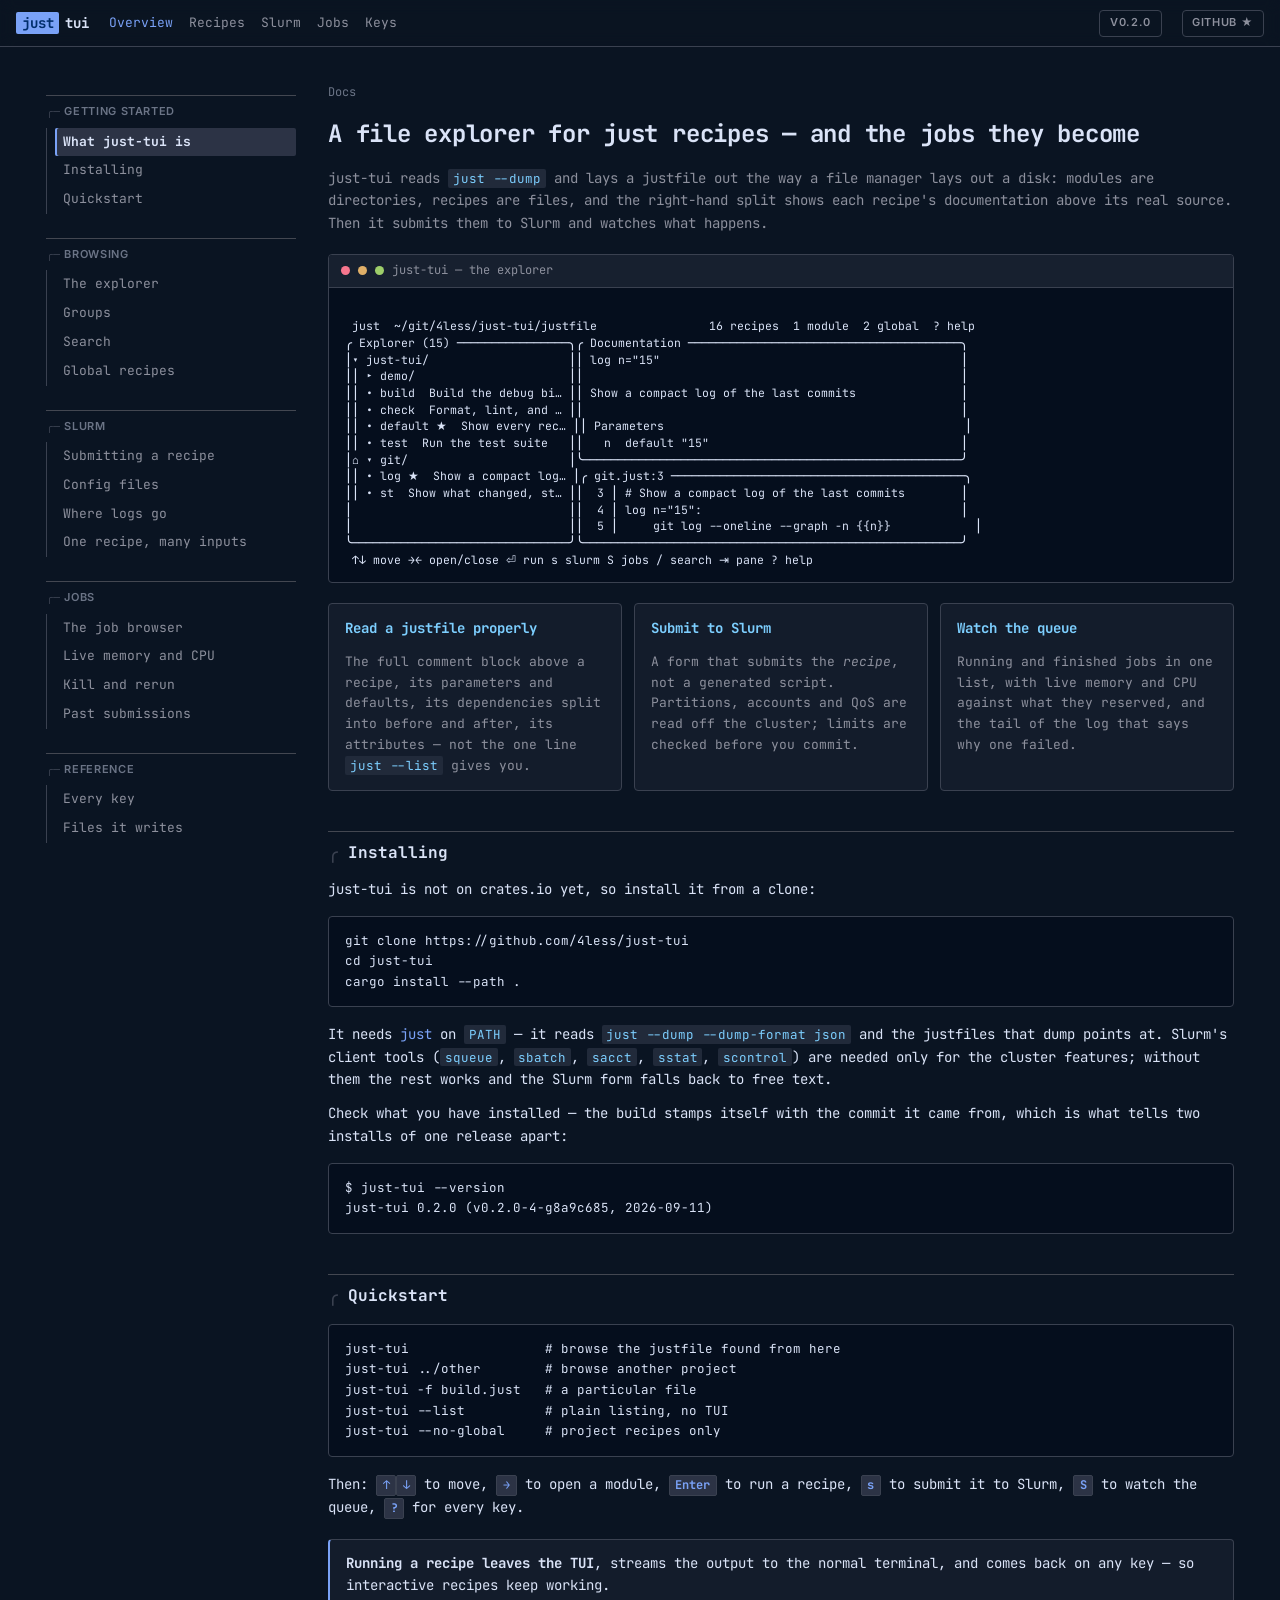
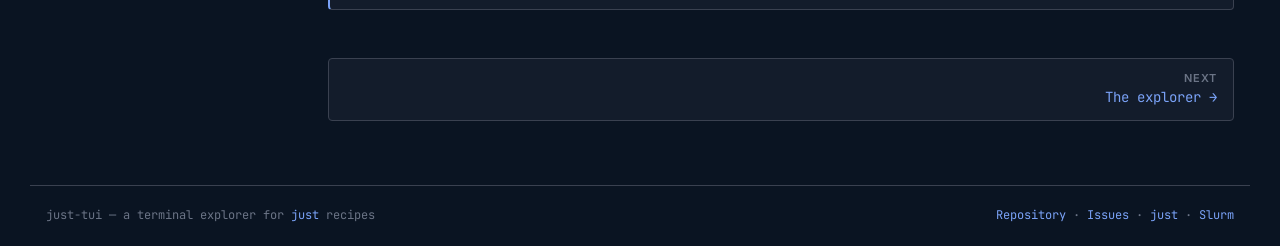
==== docs/index.html @ d1676d1a "Add the documentation site, served from docs/ on GitHub Pages Five pages — overview and install, the" ====
<!DOCTYPE html>
<html lang="en">
<head>
<meta charset="utf-8">
<meta name="viewport" content="width=device-width, initial-scale=1">
<title>Overview — just-tui</title>
<meta name="description" content="just-tui: a terminal explorer for just recipes, with first-class Slurm submission and job monitoring.">
<link rel="preconnect" href="https://fonts.googleapis.com">
<link rel="preconnect" href="https://fonts.gstatic.com" crossorigin>
<link href="https://fonts.googleapis.com/css2?family=Inter:wght@400;500;600;700&family=JetBrains+Mono:wght@400;700&display=swap" rel="stylesheet">
<link rel="stylesheet" href="style.css">
</head>
<body>
<header class="topbar">
  <a class="brand" href="index.html"><span class="just">just</span><span class="tui">tui</span></a>
  <nav class="topnav"><a href="index.html" aria-current="page">Overview</a><a href="recipes.html">Recipes</a><a href="slurm.html">Slurm</a><a href="jobs.html">Jobs</a><a href="keys.html">Keys</a></nav>
  <span class="spacer"></span>
  <span class="pill">v0.2.0</span>
  <a class="pill" href="https://github.com/4less/just-tui">GitHub ★</a>
</header>

<div class="shell">
  <aside class="sidebar"><h2>Getting started</h2>
<ul>
<li><a href="index.html" aria-current="page">What just-tui is</a></li>
<li><a href="index.html#install">Installing</a></li>
<li><a href="index.html#quickstart">Quickstart</a></li>
</ul><h2>Browsing</h2>
<ul>
<li><a href="recipes.html">The explorer</a></li>
<li><a href="recipes.html#groups">Groups</a></li>
<li><a href="recipes.html#search">Search</a></li>
<li><a href="recipes.html#global">Global recipes</a></li>
</ul><h2>Slurm</h2>
<ul>
<li><a href="slurm.html">Submitting a recipe</a></li>
<li><a href="slurm.html#config">Config files</a></li>
<li><a href="slurm.html#logs">Where logs go</a></li>
<li><a href="slurm.html#batch">One recipe, many inputs</a></li>
</ul><h2>Jobs</h2>
<ul>
<li><a href="jobs.html">The job browser</a></li>
<li><a href="jobs.html#usage">Live memory and CPU</a></li>
<li><a href="jobs.html#actions">Kill and rerun</a></li>
<li><a href="jobs.html#history">Past submissions</a></li>
</ul><h2>Reference</h2>
<ul>
<li><a href="keys.html">Every key</a></li>
<li><a href="keys.html#files">Files it writes</a></li>
</ul></aside>
  <main>
    <p class="crumbs">Docs</p>
    
<h1>A file explorer for <code>just</code> recipes — and the jobs they become</h1>

<p class="lead">just-tui reads <code>just --dump</code> and lays a justfile out the way a file
manager lays out a disk: modules are directories, recipes are files, and the right-hand split
shows each recipe's documentation above its real source. Then it submits them to Slurm and
watches what happens.</p>

<div class="term"><div class="chrome"><span class="dot" style="background:#f7768e"></span><span class="dot" style="background:#e0af68"></span><span class="dot" style="background:#9ece6a"></span><span>just-tui — the explorer</span></div><pre><code>
 just  ~/git/4less/just-tui/justfile                16 recipes  1 module  2 global  ? help
╭ Explorer (15) ────────────────╮╭ Documentation ───────────────────────────────────────╮
│▾ just-tui/                    ││ log n=&quot;15&quot;                                           │
││ ▸ demo/                      ││                                                      │
││ • build  Build the debug bi… ││ Show a compact log of the last commits               │
││ • check  Format, lint, and … ││                                                      │
││ • default ★  Show every rec… ││ Parameters                                           │
││ • test  Run the test suite   ││   n  default &quot;15&quot;                                    │
│⌂ ▾ git/                       │╰──────────────────────────────────────────────────────╯
││ • log ★  Show a compact log… │╭ git.just:3 ──────────────────────────────────────────╮
││ • st  Show what changed, st… ││  3 │ # Show a compact log of the last commits        │
│                               ││  4 │ log n=&quot;15&quot;:                                     │
│                               ││  5 │     git log --oneline --graph -n {{n}}            │
╰───────────────────────────────╯╰──────────────────────────────────────────────────────╯
 ↑↓ move →← open/close ⏎ run s slurm S jobs / search ⇥ pane ? help
</code></pre></div>

<div class="cards">
  <div class="card"><h3>Read a justfile properly</h3>
  <p>The full comment block above a recipe, its parameters and defaults, its dependencies split
  into before and after, its attributes — not the one line <code>just --list</code> gives you.</p></div>
  <div class="card"><h3>Submit to Slurm</h3>
  <p>A form that submits the <em>recipe</em>, not a generated script. Partitions, accounts and QoS
  are read off the cluster; limits are checked before you commit.</p></div>
  <div class="card"><h3>Watch the queue</h3>
  <p>Running and finished jobs in one list, with live memory and CPU against what they reserved,
  and the tail of the log that says why one failed.</p></div>
</div>

<h2 id="install">Installing</h2>

<p>just-tui is not on crates.io yet, so install it from a clone:</p>

<pre><code>git clone https://github.com/4less/just-tui
cd just-tui
cargo install --path .</code></pre>

<p>It needs <a href="https://github.com/casey/just">just</a> on <code>PATH</code> — it reads
<code>just --dump --dump-format json</code> and the justfiles that dump points at. Slurm's
client tools (<code>squeue</code>, <code>sbatch</code>, <code>sacct</code>, <code>sstat</code>,
<code>scontrol</code>) are needed only for the cluster features; without them the rest works and
the Slurm form falls back to free text.</p>

<p>Check what you have installed — the build stamps itself with the commit it came from, which
is what tells two installs of one release apart:</p>

<pre><code>$ just-tui --version
just-tui 0.2.0 (v0.2.0-4-g8a9c685, 2026-09-11)</code></pre>

<h2 id="quickstart">Quickstart</h2>

<pre><code>just-tui                 # browse the justfile found from here
just-tui ../other        # browse another project
just-tui -f build.just   # a particular file
just-tui --list          # plain listing, no TUI
just-tui --no-global     # project recipes only</code></pre>

<p>Then: <kbd>↑</kbd><kbd>↓</kbd> to move, <kbd>→</kbd> to open a module, <kbd>Enter</kbd> to run
a recipe, <kbd>s</kbd> to submit it to Slurm, <kbd>S</kbd> to watch the queue, <kbd>?</kbd> for
every key.</p>

<div class="note">
<strong>Running a recipe leaves the TUI</strong>, streams the output to the normal terminal, and
comes back on any key — so interactive recipes keep working.
</div>

    <nav class="pager"><a class="next" href="recipes.html"><span>Next</span>The explorer →</a></nav>
  </main>
</div>

<footer>
  <span>just-tui — a terminal explorer for <a href="https://github.com/casey/just">just</a> recipes</span>
  <span><a href="https://github.com/4less/just-tui">Repository</a> · <a href="https://github.com/4less/just-tui/issues">Issues</a> · <a href="https://github.com/casey/just">just</a> · <a href="https://slurm.schedmd.com/">Slurm</a></span>
</footer>
</body>
</html>
---- docs/style.css ----
/* just-tui documentation — "Obsidian Cyber-Terminal".
   Hand-written rather than pulled from a CDN: the site is static, and a
   runtime stylesheet would flash unstyled text on every page load. */

:root {
  --canvas: #0a1422;
  --surface: #131c2b;
  --surface-high: #17202f;
  --surface-highest: #212a3a;
  --selection: #2c3345;
  --outline: #3a4150;
  --outline-soft: #434751;

  --fg: #dae3f7;
  --fg-dim: #8d909d;
  --fg-faint: #6b7486;

  --primary: #7aa2f7;
  --sky: #7dcfff;
  --recipe: #9ece6a;
  --amber: #e0af68;
  --lavender: #bb9af7;
  --gold: #ffc777;
  --coral: #f7768e;

  --mono: "JetBrains Mono", ui-monospace, SFMono-Regular, Menlo, monospace;
  --sans: Inter, ui-sans-serif, system-ui, sans-serif;

  --radius: 0.25rem;
  --gutter: 1rem;
}

* { box-sizing: border-box; }

html { scroll-behavior: smooth; scroll-padding-top: 5rem; }

body {
  margin: 0;
  background: var(--canvas);
  color: var(--fg);
  font: 400 14px/1.6 var(--mono);
  -webkit-font-smoothing: antialiased;
}

a { color: var(--primary); text-decoration: none; }
a:hover { text-decoration: underline; }

code, kbd, pre { font-family: var(--mono); }

/* ------------------------------------------------------------------ chrome */

.topbar {
  position: sticky;
  top: 0;
  z-index: 20;
  display: flex;
  align-items: center;
  gap: 1.25rem;
  padding: 0.6rem var(--gutter);
  background: rgba(10, 20, 34, 0.9);
  backdrop-filter: blur(8px);
  border-bottom: 1px solid var(--outline);
}

.brand { display: flex; align-items: center; gap: 0.35rem; font-weight: 700; }
.brand .just {
  background: var(--primary);
  color: #002e6b;
  padding: 0 0.35rem;
  border-radius: 2px;
}
.brand .tui { color: var(--fg); }

.topnav { display: flex; gap: 1rem; flex-wrap: wrap; }
.topnav a { color: var(--fg-dim); font-size: 13px; }
.topnav a:hover, .topnav a[aria-current] { color: var(--primary); text-decoration: none; }

.topbar .spacer { flex: 1; }

.pill {
  font: 600 11px/1.4 var(--sans);
  letter-spacing: 0.06em;
  text-transform: uppercase;
  padding: 0.3rem 0.6rem;
  border: 1px solid var(--outline);
  border-radius: var(--radius);
  color: var(--fg-dim);
  white-space: nowrap;
}

/* ------------------------------------------------------------------ layout */

.shell {
  display: grid;
  grid-template-columns: 250px minmax(0, 1fr);
  gap: 2rem;
  max-width: 1220px;
  margin: 0 auto;
  padding: 1.5rem var(--gutter) 4rem;
}

.sidebar { position: sticky; top: 4rem; align-self: start; max-height: calc(100vh - 5rem); overflow-y: auto; }
.sidebar h2 {
  font: 600 11px/1.4 var(--sans);
  letter-spacing: 0.06em;
  text-transform: uppercase;
  color: var(--fg-faint);
  margin: 1.5rem 0 0.5rem;
}
.sidebar h2::before { content: "╭─ "; color: var(--outline); }
.sidebar ul { list-style: none; margin: 0; padding: 0 0 0 0.5rem; border-left: 1px solid var(--outline); }
.sidebar li { margin: 0; }
.sidebar a { display: block; padding: 0.25rem 0.5rem; color: var(--fg-dim); font-size: 13px; border-radius: 2px; }
.sidebar a:hover { background: var(--surface); color: var(--fg); text-decoration: none; }
.sidebar a[aria-current] {
  background: var(--selection);
  color: var(--fg);
  font-weight: 700;
  box-shadow: inset 2px 0 0 var(--primary);
}

main { min-width: 0; }

.crumbs { color: var(--fg-faint); font-size: 12px; margin-bottom: 1rem; }
.crumbs a { color: var(--fg-dim); }

h1 { font-size: 24px; line-height: 1.35; letter-spacing: -0.01em; margin: 0 0 1rem; }
h2 {
  font-size: 16px;
  margin: 2.5rem 0 0.75rem;
  padding-top: 0.5rem;
  border-top: 1px solid var(--outline-soft);
}
h2::before { content: "╭ "; color: var(--outline); font-weight: 400; }
h3 { font-size: 14px; margin: 1.5rem 0 0.5rem; color: var(--sky); }

p { margin: 0.75rem 0; color: var(--fg); }
p.lead { color: var(--fg-dim); }

ul.prose, ol.prose { padding-left: 1.25rem; margin: 0.75rem 0; }
ul.prose li, ol.prose li { margin: 0.35rem 0; }

/* ---------------------------------------------------------------- elements */

pre {
  background: #050e1d;
  border: 1px solid var(--outline);
  border-radius: var(--radius);
  padding: 0.85rem 1rem;
  overflow-x: auto;
  font-size: 12.5px;
  line-height: 1.65;
  margin: 1rem 0;
}
pre code { color: var(--fg); }

p code, li code, td code {
  background: var(--surface-highest);
  border-radius: 2px;
  padding: 0.05rem 0.3rem;
  font-size: 12.5px;
  color: var(--sky);
}

kbd {
  display: inline-block;
  background: var(--selection);
  color: var(--primary);
  border: 1px solid var(--outline);
  border-radius: 2px;
  padding: 0 0.35rem;
  font-size: 12px;
  font-weight: 700;
  white-space: nowrap;
}

table { width: 100%; border-collapse: collapse; margin: 1rem 0; font-size: 13px; }
th, td { text-align: left; padding: 0.5rem 0.75rem; border-bottom: 1px solid var(--outline-soft); vertical-align: top; }
th {
  font: 600 11px/1.4 var(--sans);
  letter-spacing: 0.06em;
  text-transform: uppercase;
  color: var(--fg-faint);
  background: var(--surface);
}
tbody tr:hover { background: var(--surface); }
td:first-child { white-space: nowrap; }

.note {
  border: 1px solid var(--outline);
  border-left: 2px solid var(--primary);
  background: var(--surface);
  border-radius: var(--radius);
  padding: 0.75rem 1rem;
  margin: 1.25rem 0;
}
.note.warn { border-left-color: var(--amber); }
.note.snag { border-left-color: var(--coral); }
.note strong { color: var(--fg); }

.state {
  font: 600 11px/1.4 var(--sans);
  letter-spacing: 0.06em;
  padding: 0.1rem 0.4rem;
  border-radius: 2px;
}
.state.run { background: rgba(158, 206, 106, 0.15); color: var(--recipe); border: 1px solid rgba(158, 206, 106, 0.3); }
.state.pend { background: rgba(224, 175, 104, 0.15); color: var(--amber); border: 1px solid rgba(224, 175, 104, 0.3); }
.state.fail { background: rgba(247, 118, 142, 0.15); color: var(--coral); border: 1px solid rgba(247, 118, 142, 0.3); }

.cards { display: grid; grid-template-columns: repeat(auto-fit, minmax(240px, 1fr)); gap: 0.75rem; margin: 1.25rem 0; }
.card {
  background: var(--surface);
  border: 1px solid var(--outline);
  border-radius: var(--radius);
  padding: 0.85rem 1rem;
}
.card h3 { margin-top: 0; }
.card p { margin-bottom: 0; color: var(--fg-dim); font-size: 13px; }

/* A terminal frame, for the screenshots this tool renders of itself. */
.term {
  background: #050e1d;
  border: 1px solid var(--outline);
  border-radius: var(--radius);
  margin: 1.25rem 0;
  overflow: hidden;
}
.term .chrome {
  display: flex;
  align-items: center;
  gap: 0.5rem;
  padding: 0.4rem 0.75rem;
  background: var(--surface-high);
  border-bottom: 1px solid var(--outline);
  font-size: 12px;
  color: var(--fg-dim);
}
.term .dot { width: 9px; height: 9px; border-radius: 50%; }
.term pre { border: 0; margin: 0; border-radius: 0; background: transparent; font-size: 11.5px; line-height: 1.45; }

.pager { display: flex; gap: 0.75rem; margin-top: 3rem; }
.pager a {
  flex: 1;
  border: 1px solid var(--outline);
  border-radius: var(--radius);
  padding: 0.75rem 1rem;
  background: var(--surface);
}
.pager a:hover { border-color: var(--primary); text-decoration: none; }
.pager span { display: block; font: 600 11px/1.4 var(--sans); letter-spacing: 0.06em; text-transform: uppercase; color: var(--fg-faint); }
.pager .next { text-align: right; }

footer {
  border-top: 1px solid var(--outline);
  padding: 1.25rem var(--gutter);
  color: var(--fg-faint);
  font-size: 12px;
  display: flex;
  flex-wrap: wrap;
  gap: 1rem;
  justify-content: space-between;
  max-width: 1220px;
  margin: 0 auto;
}

@media (max-width: 900px) {
  .shell { grid-template-columns: 1fr; }
  .sidebar { position: static; max-height: none; }
  .topnav { display: none; }
}
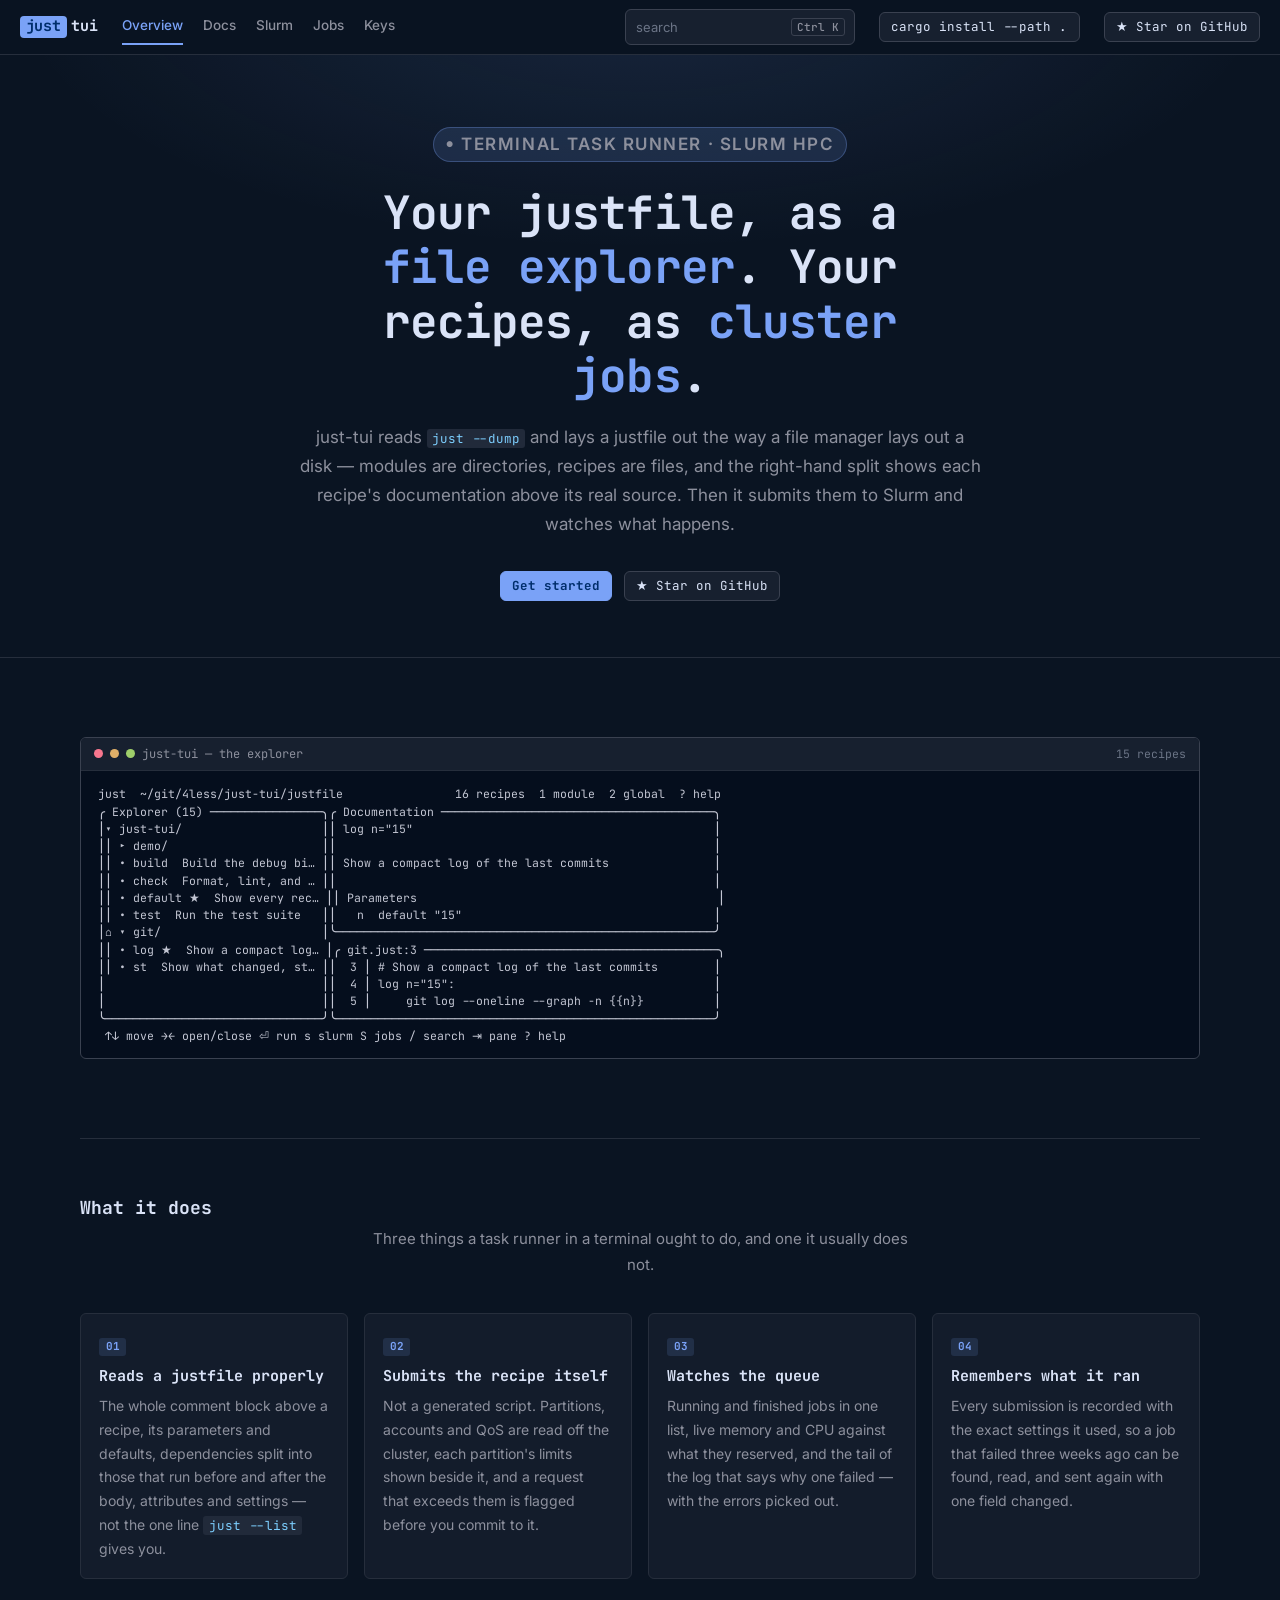
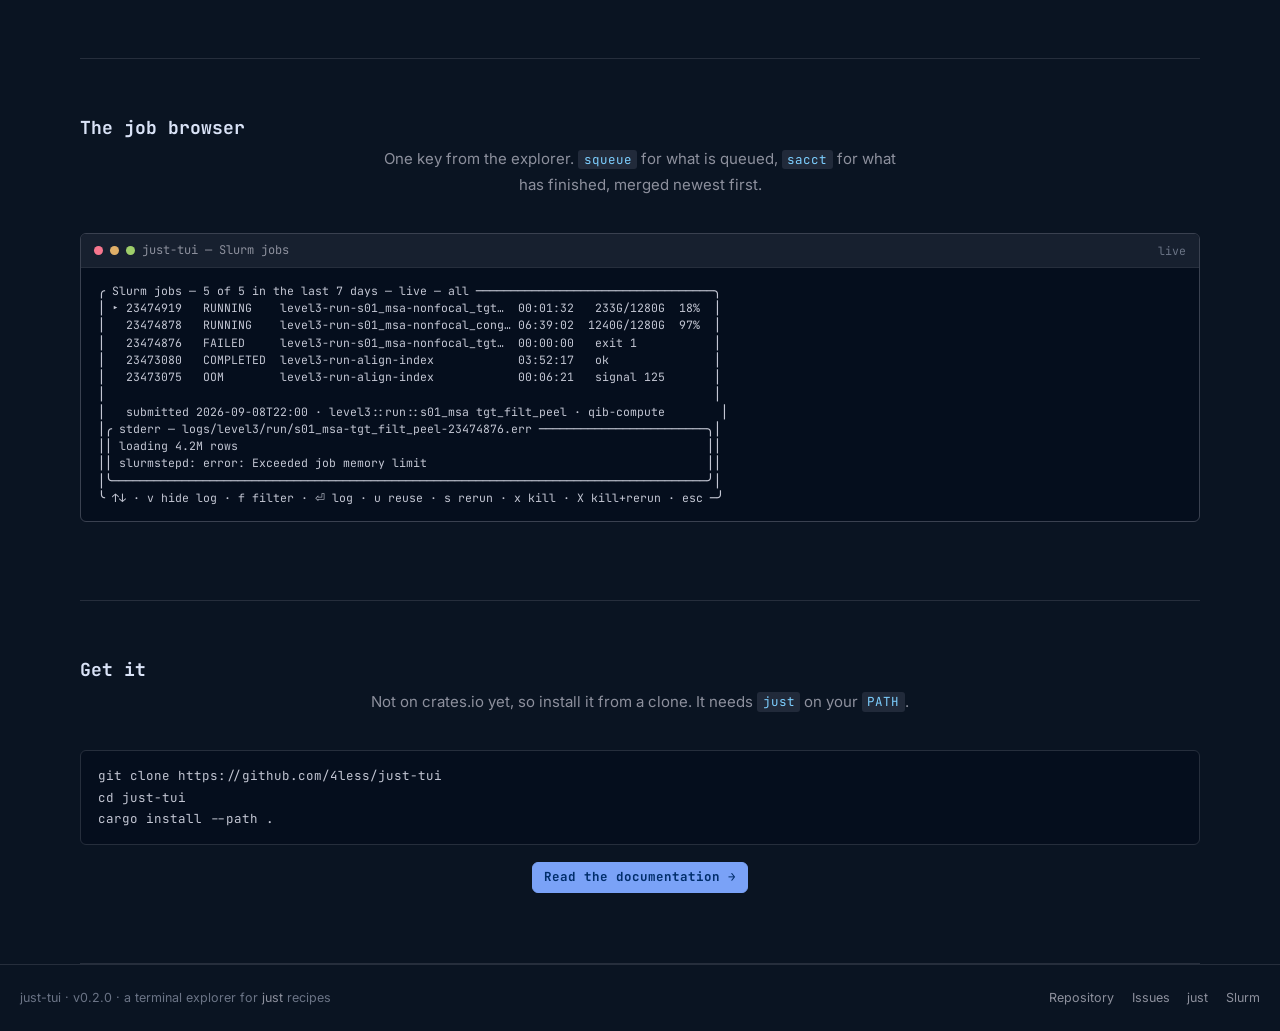
==== commit 15c85ac0: "Rebuild the site: a landing page, and prose that is not monospaced The first pass diverged from the " ====
--- a/docs/index.html
+++ b/docs/index.html
@@ -3,8 +3,8 @@
 <head>
 <meta charset="utf-8">
 <meta name="viewport" content="width=device-width, initial-scale=1">
-<title>Overview — just-tui</title>
-<meta name="description" content="just-tui: a terminal explorer for just recipes, with first-class Slurm submission and job monitoring.">
+<title>just-tui — a terminal explorer for just recipes, with Slurm</title>
+<meta name="description" content="just-tui lays a justfile out like a file explorer, submits recipes to Slurm, and watches the jobs that result.">
 <link rel="preconnect" href="https://fonts.googleapis.com">
 <link rel="preconnect" href="https://fonts.gstatic.com" crossorigin>
 <link href="https://fonts.googleapis.com/css2?family=Inter:wght@400;500;600;700&family=JetBrains+Mono:wght@400;700&display=swap" rel="stylesheet">
@@ -13,53 +13,30 @@
 <body>
 <header class="topbar">
   <a class="brand" href="index.html"><span class="just">just</span><span class="tui">tui</span></a>
-  <nav class="topnav"><a href="index.html" aria-current="page">Overview</a><a href="recipes.html">Recipes</a><a href="slurm.html">Slurm</a><a href="jobs.html">Jobs</a><a href="keys.html">Keys</a></nav>
+  <nav class="topnav"><a href="index.html" aria-current="page">Overview</a><a href="docs.html">Docs</a><a href="slurm.html">Slurm</a><a href="jobs.html">Jobs</a><a href="keys.html">Keys</a></nav>
   <span class="spacer"></span>
-  <span class="pill">v0.2.0</span>
-  <a class="pill" href="https://github.com/4less/just-tui">GitHub ★</a>
+  <span class="searchbox">search<span class="k">Ctrl K</span></span>
+  <a class="btn" href="docs.html#install">cargo install --path .</a>
+  <a class="btn" href="https://github.com/4less/just-tui">★ Star on GitHub</a>
 </header>
 
-<div class="shell">
-  <aside class="sidebar"><h2>Getting started</h2>
-<ul>
-<li><a href="index.html" aria-current="page">What just-tui is</a></li>
-<li><a href="index.html#install">Installing</a></li>
-<li><a href="index.html#quickstart">Quickstart</a></li>
-</ul><h2>Browsing</h2>
-<ul>
-<li><a href="recipes.html">The explorer</a></li>
-<li><a href="recipes.html#groups">Groups</a></li>
-<li><a href="recipes.html#search">Search</a></li>
-<li><a href="recipes.html#global">Global recipes</a></li>
-</ul><h2>Slurm</h2>
-<ul>
-<li><a href="slurm.html">Submitting a recipe</a></li>
-<li><a href="slurm.html#config">Config files</a></li>
-<li><a href="slurm.html#logs">Where logs go</a></li>
-<li><a href="slurm.html#batch">One recipe, many inputs</a></li>
-</ul><h2>Jobs</h2>
-<ul>
-<li><a href="jobs.html">The job browser</a></li>
-<li><a href="jobs.html#usage">Live memory and CPU</a></li>
-<li><a href="jobs.html#actions">Kill and rerun</a></li>
-<li><a href="jobs.html#history">Past submissions</a></li>
-</ul><h2>Reference</h2>
-<ul>
-<li><a href="keys.html">Every key</a></li>
-<li><a href="keys.html#files">Files it writes</a></li>
-</ul></aside>
-  <main>
-    <p class="crumbs">Docs</p>
-    
-<h1>A file explorer for <code>just</code> recipes — and the jobs they become</h1>
+<section class="hero">
+  <p class="badge">Terminal task runner · Slurm HPC</p>
+  <h1>Your justfile, as a <em>file explorer</em>. Your recipes, as <em>cluster jobs</em>.</h1>
+  <p>just-tui reads <code>just --dump</code> and lays a justfile out the way a file manager lays
+  out a disk — modules are directories, recipes are files, and the right-hand split shows each
+  recipe's documentation above its real source. Then it submits them to Slurm and watches what
+  happens.</p>
+  <div class="actions">
+    <a class="btn solid" href="docs.html#install">Get started</a>
+    <a class="btn" href="https://github.com/4less/just-tui">★ Star on GitHub</a>
+  </div>
+</section>
 
-<p class="lead">just-tui reads <code>just --dump</code> and lays a justfile out the way a file
-manager lays out a disk: modules are directories, recipes are files, and the right-hand split
-shows each recipe's documentation above its real source. Then it submits them to Slurm and
-watches what happens.</p>
+<div class="wrap">
 
-<div class="term"><div class="chrome"><span class="dot" style="background:#f7768e"></span><span class="dot" style="background:#e0af68"></span><span class="dot" style="background:#9ece6a"></span><span>just-tui — the explorer</span></div><pre><code>
- just  ~/git/4less/just-tui/justfile                16 recipes  1 module  2 global  ? help
+<section class="section">
+  <div class="term"><div class="chrome"><span class="dot" style="background:#f7768e"></span><span class="dot" style="background:#e0af68"></span><span class="dot" style="background:#9ece6a"></span><span>just-tui — the explorer</span><span class="right">15 recipes</span></div><pre><code>just  ~/git/4less/just-tui/justfile                16 recipes  1 module  2 global  ? help
 ╭ Explorer (15) ────────────────╮╭ Documentation ───────────────────────────────────────╮
 │▾ just-tui/                    ││ log n=&quot;15&quot;                                           │
 ││ ▸ demo/                      ││                                                      │
@@ -71,67 +48,67 @@
 ││ • log ★  Show a compact log… │╭ git.just:3 ──────────────────────────────────────────╮
 ││ • st  Show what changed, st… ││  3 │ # Show a compact log of the last commits        │
 │                               ││  4 │ log n=&quot;15&quot;:                                     │
-│                               ││  5 │     git log --oneline --graph -n {{n}}            │
+│                               ││  5 │     git log --oneline --graph -n {{n}}          │
 ╰───────────────────────────────╯╰──────────────────────────────────────────────────────╯
- ↑↓ move →← open/close ⏎ run s slurm S jobs / search ⇥ pane ? help
-</code></pre></div>
+ ↑↓ move →← open/close ⏎ run s slurm S jobs / search ⇥ pane ? help</code></pre></div>
+</section>
 
-<div class="cards">
-  <div class="card"><h3>Read a justfile properly</h3>
-  <p>The full comment block above a recipe, its parameters and defaults, its dependencies split
-  into before and after, its attributes — not the one line <code>just --list</code> gives you.</p></div>
-  <div class="card"><h3>Submit to Slurm</h3>
-  <p>A form that submits the <em>recipe</em>, not a generated script. Partitions, accounts and QoS
-  are read off the cluster; limits are checked before you commit.</p></div>
-  <div class="card"><h3>Watch the queue</h3>
-  <p>Running and finished jobs in one list, with live memory and CPU against what they reserved,
-  and the tail of the log that says why one failed.</p></div>
+<section class="section">
+  <h2>What it does</h2>
+  <p class="sub">Three things a task runner in a terminal ought to do, and one it usually
+  does not.</p>
+  <div class="cards">
+    <div class="card"><span class="num">01</span><h3>Reads a justfile properly</h3>
+    <p>The whole comment block above a recipe, its parameters and defaults, dependencies split
+    into those that run before and after the body, attributes and settings — not the one line
+    <code>just --list</code> gives you.</p></div>
+    <div class="card"><span class="num">02</span><h3>Submits the recipe itself</h3>
+    <p>Not a generated script. Partitions, accounts and QoS are read off the cluster, each
+    partition's limits shown beside it, and a request that exceeds them is flagged before you
+    commit to it.</p></div>
+    <div class="card"><span class="num">03</span><h3>Watches the queue</h3>
+    <p>Running and finished jobs in one list, live memory and CPU against what they reserved, and
+    the tail of the log that says why one failed — with the errors picked out.</p></div>
+    <div class="card"><span class="num">04</span><h3>Remembers what it ran</h3>
+    <p>Every submission is recorded with the exact settings it used, so a job that failed three
+    weeks ago can be found, read, and sent again with one field changed.</p></div>
+  </div>
+</section>
+
+<section class="section">
+  <h2>The job browser</h2>
+  <p class="sub">One key from the explorer. <code>squeue</code> for what is queued,
+  <code>sacct</code> for what has finished, merged newest first.</p>
+  <div class="term"><div class="chrome"><span class="dot" style="background:#f7768e"></span><span class="dot" style="background:#e0af68"></span><span class="dot" style="background:#9ece6a"></span><span>just-tui — Slurm jobs</span><span class="right">live</span></div><pre><code>╭ Slurm jobs — 5 of 5 in the last 7 days — live — all ──────────────────────────────────╮
+│ ▸ 23474919   RUNNING    level3-run-s01_msa-nonfocal_tgt…  00:01:32   233G/1280G  18%  │
+│   23474878   RUNNING    level3-run-s01_msa-nonfocal_cong… 06:39:02  1240G/1280G  97%  │
+│   23474876   FAILED     level3-run-s01_msa-nonfocal_tgt…  00:00:00   exit 1           │
+│   23473080   COMPLETED  level3-run-align-index            03:52:17   ok               │
+│   23473075   OOM        level3-run-align-index            00:06:21   signal 125       │
+│                                                                                       │
+│   submitted 2026-09-08T22:00 · level3::run::s01_msa tgt_filt_peel · qib-compute        │
+│╭ stderr — logs/level3/run/s01_msa-tgt_filt_peel-23474876.err ────────────────────────╮│
+││ loading 4.2M rows                                                                   ││
+││ slurmstepd: error: Exceeded job memory limit                                        ││
+│╰─────────────────────────────────────────────────────────────────────────────────────╯│
+╰ ↑↓ · v hide log · f filter · ⏎ log · u reuse · s rerun · x kill · X kill+rerun · esc ─╯</code></pre></div>
+</section>
+
+<section class="section">
+  <h2>Get it</h2>
+  <p class="sub">Not on crates.io yet, so install it from a clone. It needs
+  <code>just</code> on your <code>PATH</code>.</p>
+  <pre><code>git clone https://github.com/4less/just-tui
+cd just-tui
+cargo install --path .</code></pre>
+  <p style="text-align:center"><a class="btn solid" href="docs.html">Read the documentation →</a></p>
+</section>
+
 </div>
 
-<h2 id="install">Installing</h2>
-
-<p>just-tui is not on crates.io yet, so install it from a clone:</p>
-
-<pre><code>git clone https://github.com/4less/just-tui
-cd just-tui
-cargo install --path .</code></pre>
-
-<p>It needs <a href="https://github.com/casey/just">just</a> on <code>PATH</code> — it reads
-<code>just --dump --dump-format json</code> and the justfiles that dump points at. Slurm's
-client tools (<code>squeue</code>, <code>sbatch</code>, <code>sacct</code>, <code>sstat</code>,
-<code>scontrol</code>) are needed only for the cluster features; without them the rest works and
-the Slurm form falls back to free text.</p>
-
-<p>Check what you have installed — the build stamps itself with the commit it came from, which
-is what tells two installs of one release apart:</p>
-
-<pre><code>$ just-tui --version
-just-tui 0.2.0 (v0.2.0-4-g8a9c685, 2026-09-11)</code></pre>
-
-<h2 id="quickstart">Quickstart</h2>
-
-<pre><code>just-tui                 # browse the justfile found from here
-just-tui ../other        # browse another project
-just-tui -f build.just   # a particular file
-just-tui --list          # plain listing, no TUI
-just-tui --no-global     # project recipes only</code></pre>
-
-<p>Then: <kbd>↑</kbd><kbd>↓</kbd> to move, <kbd>→</kbd> to open a module, <kbd>Enter</kbd> to run
-a recipe, <kbd>s</kbd> to submit it to Slurm, <kbd>S</kbd> to watch the queue, <kbd>?</kbd> for
-every key.</p>
-
-<div class="note">
-<strong>Running a recipe leaves the TUI</strong>, streams the output to the normal terminal, and
-comes back on any key — so interactive recipes keep working.
-</div>
-
-    <nav class="pager"><a class="next" href="recipes.html"><span>Next</span>The explorer →</a></nav>
-  </main>
-</div>
-
-<footer>
-  <span>just-tui — a terminal explorer for <a href="https://github.com/casey/just">just</a> recipes</span>
-  <span><a href="https://github.com/4less/just-tui">Repository</a> · <a href="https://github.com/4less/just-tui/issues">Issues</a> · <a href="https://github.com/casey/just">just</a> · <a href="https://slurm.schedmd.com/">Slurm</a></span>
-</footer>
+<footer><div class="inner">
+  <span>just-tui · v0.2.0 · a terminal explorer for <a href="https://github.com/casey/just">just</a> recipes</span>
+  <span class="links"><a href="https://github.com/4less/just-tui">Repository</a><a href="https://github.com/4less/just-tui/issues">Issues</a><a href="https://github.com/casey/just">just</a><a href="https://slurm.schedmd.com/">Slurm</a></span>
+</div></footer>
 </body>
 </html>
--- a/docs/style.css
+++ b/docs/style.css
@@ -1,6 +1,10 @@
 /* just-tui documentation — "Obsidian Cyber-Terminal".
-   Hand-written rather than pulled from a CDN: the site is static, and a
-   runtime stylesheet would flash unstyled text on every page load. */
+   Written out rather than pulled from a CDN: the site is static, and a
+   runtime stylesheet would flash unstyled text on every page load.
+
+   Monospace carries the technical layer — headings, code, terminals, key
+   badges, tabular figures. Prose is set in Inter, because a paragraph of
+   JetBrains Mono is a wall. */
 
 :root {
   --canvas: #0a1422;
@@ -9,13 +13,15 @@
   --surface-highest: #212a3a;
   --selection: #2c3345;
   --outline: #3a4150;
-  --outline-soft: #434751;
+  --outline-soft: #262e3c;
 
   --fg: #dae3f7;
+  --fg-body: #c3c6d3;
   --fg-dim: #8d909d;
   --fg-faint: #6b7486;
 
   --primary: #7aa2f7;
+  --primary-soft: rgba(122, 162, 247, 0.14);
   --sky: #7dcfff;
   --recipe: #9ece6a;
   --amber: #e0af68;
@@ -24,248 +30,328 @@
   --coral: #f7768e;
 
   --mono: "JetBrains Mono", ui-monospace, SFMono-Regular, Menlo, monospace;
-  --sans: Inter, ui-sans-serif, system-ui, sans-serif;
-
-  --radius: 0.25rem;
-  --gutter: 1rem;
+  --sans: Inter, ui-sans-serif, system-ui, -apple-system, sans-serif;
+
+  --r: 6px;
+  --r-sm: 4px;
 }
 
 * { box-sizing: border-box; }
-
-html { scroll-behavior: smooth; scroll-padding-top: 5rem; }
+html { scroll-behavior: smooth; scroll-padding-top: 6rem; }
 
 body {
   margin: 0;
   background: var(--canvas);
-  color: var(--fg);
-  font: 400 14px/1.6 var(--mono);
+  color: var(--fg-body);
+  font: 400 15px/1.7 var(--sans);
   -webkit-font-smoothing: antialiased;
 }
 
 a { color: var(--primary); text-decoration: none; }
 a:hover { text-decoration: underline; }
-
-code, kbd, pre { font-family: var(--mono); }
-
-/* ------------------------------------------------------------------ chrome */
+code, kbd, pre, .mono { font-family: var(--mono); }
+
+/* ============================================================== top bar === */
 
 .topbar {
-  position: sticky;
-  top: 0;
-  z-index: 20;
-  display: flex;
-  align-items: center;
-  gap: 1.25rem;
-  padding: 0.6rem var(--gutter);
-  background: rgba(10, 20, 34, 0.9);
-  backdrop-filter: blur(8px);
-  border-bottom: 1px solid var(--outline);
-}
-
-.brand { display: flex; align-items: center; gap: 0.35rem; font-weight: 700; }
-.brand .just {
-  background: var(--primary);
-  color: #002e6b;
-  padding: 0 0.35rem;
-  border-radius: 2px;
-}
+  position: sticky; top: 0; z-index: 30;
+  display: flex; align-items: center; gap: 1.5rem;
+  padding: 0.55rem 1.25rem;
+  background: rgba(10, 20, 34, 0.92);
+  backdrop-filter: blur(10px);
+  border-bottom: 1px solid var(--outline-soft);
+}
+
+.brand {
+  display: flex; align-items: center; gap: 0.3rem;
+  font: 700 15px/1 var(--mono); letter-spacing: -0.01em;
+}
+.brand:hover { text-decoration: none; }
+.brand .just { background: var(--primary); color: #002e6b; padding: 0.2rem 0.35rem; border-radius: var(--r-sm); }
 .brand .tui { color: var(--fg); }
 
-.topnav { display: flex; gap: 1rem; flex-wrap: wrap; }
-.topnav a { color: var(--fg-dim); font-size: 13px; }
-.topnav a:hover, .topnav a[aria-current] { color: var(--primary); text-decoration: none; }
+.topnav { display: flex; gap: 1.25rem; }
+.topnav a { color: var(--fg-dim); font-size: 13.5px; font-weight: 500; padding: 0.35rem 0; }
+.topnav a:hover { color: var(--fg); text-decoration: none; }
+.topnav a[aria-current] { color: var(--primary); border-bottom: 2px solid var(--primary); }
 
 .topbar .spacer { flex: 1; }
 
-.pill {
-  font: 600 11px/1.4 var(--sans);
-  letter-spacing: 0.06em;
-  text-transform: uppercase;
-  padding: 0.3rem 0.6rem;
-  border: 1px solid var(--outline);
-  border-radius: var(--radius);
-  color: var(--fg-dim);
+.searchbox {
+  display: flex; align-items: center; gap: 0.5rem;
+  min-width: 230px; padding: 0.35rem 0.6rem;
+  background: var(--surface-high);
+  border: 1px solid var(--outline); border-radius: var(--r);
+  color: var(--fg-faint); font-size: 13px;
+}
+.searchbox .k {
+  margin-left: auto; padding: 0 0.3rem;
+  border: 1px solid var(--outline); border-radius: 3px;
+  font: 500 11px/1.5 var(--mono); color: var(--fg-dim);
+}
+
+.btn {
+  display: inline-flex; align-items: center; gap: 0.4rem;
+  padding: 0.38rem 0.7rem;
+  background: var(--surface-high);
+  border: 1px solid var(--outline); border-radius: var(--r);
+  color: var(--fg); font: 400 12.5px/1.3 var(--mono);
   white-space: nowrap;
 }
-
-/* ------------------------------------------------------------------ layout */
+.btn:hover { border-color: var(--primary); color: var(--primary); text-decoration: none; }
+.btn.solid { background: var(--primary); border-color: var(--primary); color: #002e6b; font-weight: 700; }
+.btn.solid:hover { background: #9bb8ff; border-color: #9bb8ff; color: #002e6b; }
+
+/* ================================================================ landing == */
+
+.hero {
+  border-bottom: 1px solid var(--outline-soft);
+  background:
+    radial-gradient(900px 380px at 50% -12%, rgba(122, 162, 247, 0.13), transparent 70%),
+    var(--canvas);
+  padding: 4.5rem 1.25rem 3.5rem;
+  text-align: center;
+}
+.hero .badge { margin: 0 auto 1.5rem; }
+.hero h1 {
+  font: 700 clamp(28px, 4.6vw, 46px)/1.18 var(--mono);
+  letter-spacing: -0.02em; color: var(--fg);
+  margin: 0 auto 1.25rem; max-width: 20ch;
+}
+.hero h1 em { font-style: normal; color: var(--primary); }
+.hero p {
+  max-width: 62ch; margin: 0 auto 2rem;
+  font-size: 17px; color: var(--fg-dim);
+}
+.hero .actions { display: flex; gap: 0.75rem; justify-content: center; flex-wrap: wrap; }
+
+.wrap { max-width: 1160px; margin: 0 auto; padding: 0 1.25rem; }
+.section { padding: 3.5rem 0; border-bottom: 1px solid var(--outline-soft); }
+.section > h2 { text-align: center; margin-top: 0; border: 0; padding: 0; }
+.section > .sub { text-align: center; color: var(--fg-dim); margin: -0.5rem auto 2.25rem; max-width: 60ch; }
+
+/* ================================================================= shell == */
 
 .shell {
   display: grid;
-  grid-template-columns: 250px minmax(0, 1fr);
-  gap: 2rem;
-  max-width: 1220px;
-  margin: 0 auto;
-  padding: 1.5rem var(--gutter) 4rem;
-}
-
-.sidebar { position: sticky; top: 4rem; align-self: start; max-height: calc(100vh - 5rem); overflow-y: auto; }
-.sidebar h2 {
-  font: 600 11px/1.4 var(--sans);
-  letter-spacing: 0.06em;
-  text-transform: uppercase;
+  grid-template-columns: 236px minmax(0, 1fr) 232px;
+  gap: 2.5rem;
+  max-width: 1400px; margin: 0 auto;
+  padding: 1.5rem 1.25rem 4rem;
+}
+
+.crumbbar {
+  display: flex; align-items: center; gap: 0.75rem;
+  padding: 0.5rem 1.25rem;
+  border-bottom: 1px solid var(--outline-soft);
+  font-size: 12.5px; color: var(--fg-faint);
+}
+.crumbbar a { color: var(--fg-dim); }
+.crumbbar .spacer { flex: 1; }
+
+/* ------------------------------------------------------------- sidebars -- */
+
+.sidebar, .rail { align-self: start; position: sticky; top: 4.5rem; }
+.sidebar { max-height: calc(100vh - 6rem); overflow-y: auto; }
+
+.sidebar h2, .rail h2 {
+  display: flex; align-items: center; gap: 0.4rem;
+  font: 600 10.5px/1.4 var(--sans);
+  letter-spacing: 0.09em; text-transform: uppercase;
   color: var(--fg-faint);
-  margin: 1.5rem 0 0.5rem;
-}
-.sidebar h2::before { content: "╭─ "; color: var(--outline); }
-.sidebar ul { list-style: none; margin: 0; padding: 0 0 0 0.5rem; border-left: 1px solid var(--outline); }
-.sidebar li { margin: 0; }
-.sidebar a { display: block; padding: 0.25rem 0.5rem; color: var(--fg-dim); font-size: 13px; border-radius: 2px; }
-.sidebar a:hover { background: var(--surface); color: var(--fg); text-decoration: none; }
+  margin: 1.6rem 0 0.6rem; padding: 0; border: 0;
+}
+.sidebar h2::before, .rail h2::before {
+  content: ""; width: 10px; height: 1px; background: var(--outline);
+}
+.sidebar h2:first-child { margin-top: 0; }
+
+.sidebar ul { list-style: none; margin: 0; padding-left: 0.45rem; border-left: 1px solid var(--outline-soft); }
+.sidebar a {
+  display: block; padding: 0.3rem 0.6rem; margin-left: -1px;
+  color: var(--fg-dim); font-size: 13.5px; border-radius: var(--r-sm);
+}
+.sidebar a:hover { color: var(--fg); background: var(--surface); text-decoration: none; }
 .sidebar a[aria-current] {
-  background: var(--selection);
-  color: var(--fg);
-  font-weight: 700;
+  color: var(--fg); background: var(--selection); font-weight: 600;
   box-shadow: inset 2px 0 0 var(--primary);
 }
 
+.rail .box {
+  background: var(--surface); border: 1px solid var(--outline-soft);
+  border-radius: var(--r); padding: 0.85rem 0.95rem; margin-bottom: 1rem;
+}
+.rail .box h2 { margin: 0 0 0.6rem; }
+.rail ul { list-style: none; margin: 0; padding: 0; }
+.rail li { margin: 0.3rem 0; }
+.rail a { color: var(--fg-dim); font-size: 13px; }
+.rail a:hover { color: var(--primary); text-decoration: none; }
+
+/* ================================================================= prose == */
+
 main { min-width: 0; }
 
-.crumbs { color: var(--fg-faint); font-size: 12px; margin-bottom: 1rem; }
-.crumbs a { color: var(--fg-dim); }
-
-h1 { font-size: 24px; line-height: 1.35; letter-spacing: -0.01em; margin: 0 0 1rem; }
+.badge {
+  display: inline-flex; align-items: center; gap: 0.45rem;
+  padding: 0.3rem 0.7rem; margin-bottom: 1.1rem;
+  background: var(--primary-soft); border: 1px solid rgba(122, 162, 247, 0.3);
+  border-radius: 999px;
+  font: 600 10.5px/1.4 var(--sans); letter-spacing: 0.09em; text-transform: uppercase;
+  color: var(--primary);
+}
+.badge::before { content: "●"; font-size: 8px; }
+
+h1 {
+  font: 700 32px/1.25 var(--mono); letter-spacing: -0.02em;
+  color: var(--fg); margin: 0 0 1.1rem;
+}
 h2 {
-  font-size: 16px;
-  margin: 2.5rem 0 0.75rem;
-  padding-top: 0.5rem;
+  display: flex; align-items: baseline; gap: 0.6rem;
+  font: 700 18px/1.4 var(--mono); color: var(--fg);
+  margin: 3rem 0 0.9rem; padding-top: 1.25rem;
   border-top: 1px solid var(--outline-soft);
 }
-h2::before { content: "╭ "; color: var(--outline); font-weight: 400; }
-h3 { font-size: 14px; margin: 1.5rem 0 0.5rem; color: var(--sky); }
-
-p { margin: 0.75rem 0; color: var(--fg); }
-p.lead { color: var(--fg-dim); }
-
-ul.prose, ol.prose { padding-left: 1.25rem; margin: 0.75rem 0; }
-ul.prose li, ol.prose li { margin: 0.35rem 0; }
-
-/* ---------------------------------------------------------------- elements */
+h3 { font: 700 15px/1.5 var(--mono); color: var(--sky); margin: 1.9rem 0 0.5rem; }
+
+p { margin: 0.9rem 0; }
+p.lead { font-size: 16.5px; color: var(--fg-dim); }
+
+ul.prose, ol.prose { padding-left: 1.3rem; margin: 0.9rem 0; }
+ul.prose li, ol.prose li { margin: 0.4rem 0; }
+
+strong { color: var(--fg); font-weight: 600; }
+
+/* ------------------------------------------------------------- elements -- */
 
 pre {
-  background: #050e1d;
-  border: 1px solid var(--outline);
-  border-radius: var(--radius);
-  padding: 0.85rem 1rem;
-  overflow-x: auto;
-  font-size: 12.5px;
-  line-height: 1.65;
-  margin: 1rem 0;
-}
-pre code { color: var(--fg); }
-
-p code, li code, td code {
-  background: var(--surface-highest);
-  border-radius: 2px;
-  padding: 0.05rem 0.3rem;
-  font-size: 12.5px;
-  color: var(--sky);
+  background: #050e1d; border: 1px solid var(--outline-soft);
+  border-radius: var(--r); padding: 0.9rem 1.05rem;
+  overflow-x: auto; margin: 1.1rem 0;
+  font-size: 12.5px; line-height: 1.7;
+}
+pre code { color: var(--fg-body); }
+
+p code, li code, td code, th code {
+  background: var(--surface-highest); border-radius: 3px;
+  padding: 0.08rem 0.34rem; font-size: 12.5px; color: var(--sky);
 }
 
 kbd {
-  display: inline-block;
-  background: var(--selection);
-  color: var(--primary);
-  border: 1px solid var(--outline);
-  border-radius: 2px;
-  padding: 0 0.35rem;
-  font-size: 12px;
-  font-weight: 700;
-  white-space: nowrap;
-}
-
-table { width: 100%; border-collapse: collapse; margin: 1rem 0; font-size: 13px; }
-th, td { text-align: left; padding: 0.5rem 0.75rem; border-bottom: 1px solid var(--outline-soft); vertical-align: top; }
+  display: inline-block; background: var(--selection); color: var(--primary);
+  border: 1px solid var(--outline); border-radius: 3px;
+  padding: 0.05rem 0.4rem; font: 700 12px/1.6 var(--mono); white-space: nowrap;
+}
+
+table {
+  width: 100%; border-collapse: collapse; margin: 1.1rem 0;
+  font-size: 13.5px; font-variant-numeric: tabular-nums;
+  border: 1px solid var(--outline-soft); border-radius: var(--r); overflow: hidden;
+}
+th, td { text-align: left; padding: 0.6rem 0.85rem; border-bottom: 1px solid var(--outline-soft); vertical-align: top; }
 th {
-  font: 600 11px/1.4 var(--sans);
-  letter-spacing: 0.06em;
-  text-transform: uppercase;
-  color: var(--fg-faint);
-  background: var(--surface);
-}
+  font: 600 10.5px/1.5 var(--sans); letter-spacing: 0.09em; text-transform: uppercase;
+  color: var(--fg-faint); background: var(--surface-high);
+}
+tbody tr:last-child td { border-bottom: 0; }
 tbody tr:hover { background: var(--surface); }
 td:first-child { white-space: nowrap; }
 
+/* A bordered block with a header strip, as the design uses for asides. */
+.panel {
+  border: 1px solid var(--outline-soft); border-radius: var(--r);
+  background: var(--surface); margin: 1.4rem 0; overflow: hidden;
+}
+.panel > header {
+  display: flex; align-items: center; gap: 0.5rem;
+  padding: 0.55rem 0.95rem; background: var(--surface-high);
+  border-bottom: 1px solid var(--outline-soft);
+}
+.panel > header b { font: 700 13.5px/1.5 var(--mono); color: var(--fg); }
+.panel > header .tag {
+  margin-left: auto; font: 600 10.5px/1.4 var(--sans);
+  letter-spacing: 0.09em; text-transform: uppercase; color: var(--fg-faint);
+}
+.panel .body { padding: 0.85rem 0.95rem; }
+.panel .body > :first-child { margin-top: 0; }
+.panel .body > :last-child { margin-bottom: 0; }
+
 .note {
-  border: 1px solid var(--outline);
-  border-left: 2px solid var(--primary);
-  background: var(--surface);
-  border-radius: var(--radius);
-  padding: 0.75rem 1rem;
-  margin: 1.25rem 0;
+  border: 1px solid var(--outline-soft); border-left: 3px solid var(--primary);
+  background: var(--surface); border-radius: var(--r);
+  padding: 0.8rem 1rem; margin: 1.4rem 0;
 }
 .note.warn { border-left-color: var(--amber); }
 .note.snag { border-left-color: var(--coral); }
-.note strong { color: var(--fg); }
+.note > :first-child { margin-top: 0; }
+.note > :last-child { margin-bottom: 0; }
 
 .state {
-  font: 600 11px/1.4 var(--sans);
-  letter-spacing: 0.06em;
-  padding: 0.1rem 0.4rem;
-  border-radius: 2px;
+  display: inline-block; font: 600 10.5px/1.6 var(--sans);
+  letter-spacing: 0.08em; padding: 0.05rem 0.45rem; border-radius: 3px;
 }
 .state.run { background: rgba(158, 206, 106, 0.15); color: var(--recipe); border: 1px solid rgba(158, 206, 106, 0.3); }
 .state.pend { background: rgba(224, 175, 104, 0.15); color: var(--amber); border: 1px solid rgba(224, 175, 104, 0.3); }
 .state.fail { background: rgba(247, 118, 142, 0.15); color: var(--coral); border: 1px solid rgba(247, 118, 142, 0.3); }
 
-.cards { display: grid; grid-template-columns: repeat(auto-fit, minmax(240px, 1fr)); gap: 0.75rem; margin: 1.25rem 0; }
+.cards { display: grid; grid-template-columns: repeat(auto-fit, minmax(250px, 1fr)); gap: 1rem; margin: 1.4rem 0; }
 .card {
-  background: var(--surface);
-  border: 1px solid var(--outline);
-  border-radius: var(--radius);
-  padding: 0.85rem 1rem;
-}
-.card h3 { margin-top: 0; }
-.card p { margin-bottom: 0; color: var(--fg-dim); font-size: 13px; }
-
-/* A terminal frame, for the screenshots this tool renders of itself. */
+  background: var(--surface); border: 1px solid var(--outline-soft);
+  border-radius: var(--r); padding: 1.1rem 1.15rem;
+}
+.card:hover { border-color: var(--outline); }
+.card h3 { margin: 0 0 0.4rem; color: var(--fg); }
+.card p { margin: 0; color: var(--fg-dim); font-size: 14px; }
+.card .num {
+  display: inline-block; margin-bottom: 0.6rem;
+  font: 700 11px/1.6 var(--mono); color: var(--primary);
+  background: var(--primary-soft); border-radius: 3px; padding: 0 0.4rem;
+}
+
+/* A screenshot of the tool, framed as a terminal window. */
 .term {
-  background: #050e1d;
-  border: 1px solid var(--outline);
-  border-radius: var(--radius);
-  margin: 1.25rem 0;
-  overflow: hidden;
+  background: #050e1d; border: 1px solid var(--outline);
+  border-radius: var(--r); margin: 1.4rem 0; overflow: hidden;
 }
 .term .chrome {
-  display: flex;
-  align-items: center;
-  gap: 0.5rem;
-  padding: 0.4rem 0.75rem;
-  background: var(--surface-high);
-  border-bottom: 1px solid var(--outline);
-  font-size: 12px;
-  color: var(--fg-dim);
+  display: flex; align-items: center; gap: 0.45rem;
+  padding: 0.45rem 0.8rem; background: var(--surface-high);
+  border-bottom: 1px solid var(--outline-soft);
+  font: 400 12px/1.5 var(--mono); color: var(--fg-dim);
 }
 .term .dot { width: 9px; height: 9px; border-radius: 50%; }
-.term pre { border: 0; margin: 0; border-radius: 0; background: transparent; font-size: 11.5px; line-height: 1.45; }
-
-.pager { display: flex; gap: 0.75rem; margin-top: 3rem; }
+.term .chrome .right { margin-left: auto; color: var(--fg-faint); font-size: 11.5px; }
+.term pre { border: 0; margin: 0; border-radius: 0; background: transparent; font-size: 11.5px; line-height: 1.5; }
+
+.pager { display: flex; gap: 1rem; margin-top: 3.5rem; }
 .pager a {
-  flex: 1;
-  border: 1px solid var(--outline);
-  border-radius: var(--radius);
-  padding: 0.75rem 1rem;
-  background: var(--surface);
-}
-.pager a:hover { border-color: var(--primary); text-decoration: none; }
-.pager span { display: block; font: 600 11px/1.4 var(--sans); letter-spacing: 0.06em; text-transform: uppercase; color: var(--fg-faint); }
+  flex: 1; border: 1px solid var(--outline-soft); border-radius: var(--r);
+  padding: 0.85rem 1.05rem; background: var(--surface);
+  font: 700 14px/1.5 var(--mono); color: var(--fg);
+}
+.pager a:hover { border-color: var(--primary); color: var(--primary); text-decoration: none; }
+.pager span {
+  display: block; font: 600 10.5px/1.6 var(--sans);
+  letter-spacing: 0.09em; text-transform: uppercase; color: var(--fg-faint);
+}
 .pager .next { text-align: right; }
 
 footer {
-  border-top: 1px solid var(--outline);
-  padding: 1.25rem var(--gutter);
-  color: var(--fg-faint);
-  font-size: 12px;
-  display: flex;
-  flex-wrap: wrap;
-  gap: 1rem;
-  justify-content: space-between;
-  max-width: 1220px;
-  margin: 0 auto;
-}
-
-@media (max-width: 900px) {
+  border-top: 1px solid var(--outline-soft);
+  padding: 1.4rem 1.25rem; font-size: 12.5px; color: var(--fg-faint);
+}
+footer .inner {
+  max-width: 1400px; margin: 0 auto;
+  display: flex; flex-wrap: wrap; gap: 1rem; justify-content: space-between;
+}
+footer a { color: var(--fg-dim); }
+footer .links { display: flex; gap: 1.1rem; flex-wrap: wrap; }
+
+@media (max-width: 1180px) {
+  .shell { grid-template-columns: 220px minmax(0, 1fr); }
+  .rail { display: none; }
+}
+@media (max-width: 860px) {
   .shell { grid-template-columns: 1fr; }
   .sidebar { position: static; max-height: none; }
-  .topnav { display: none; }
-}
+  .topnav, .searchbox { display: none; }
+}
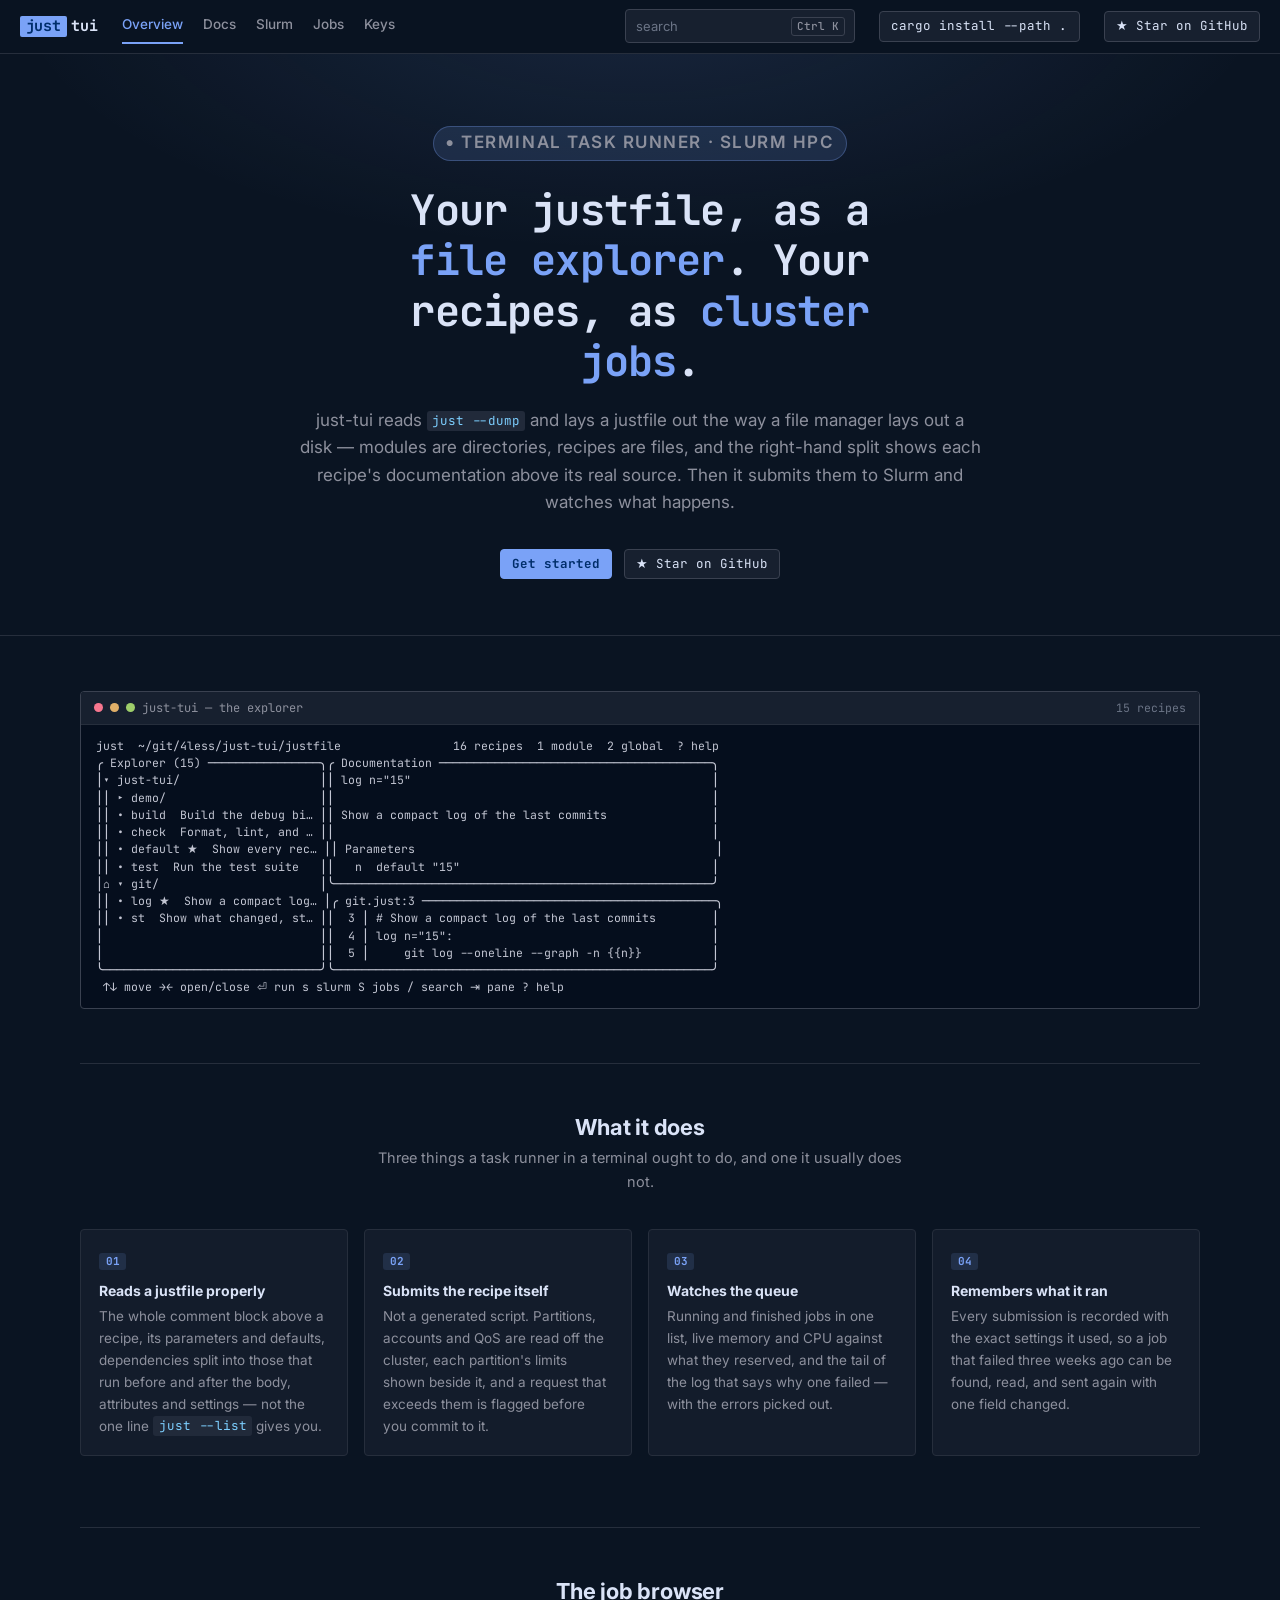
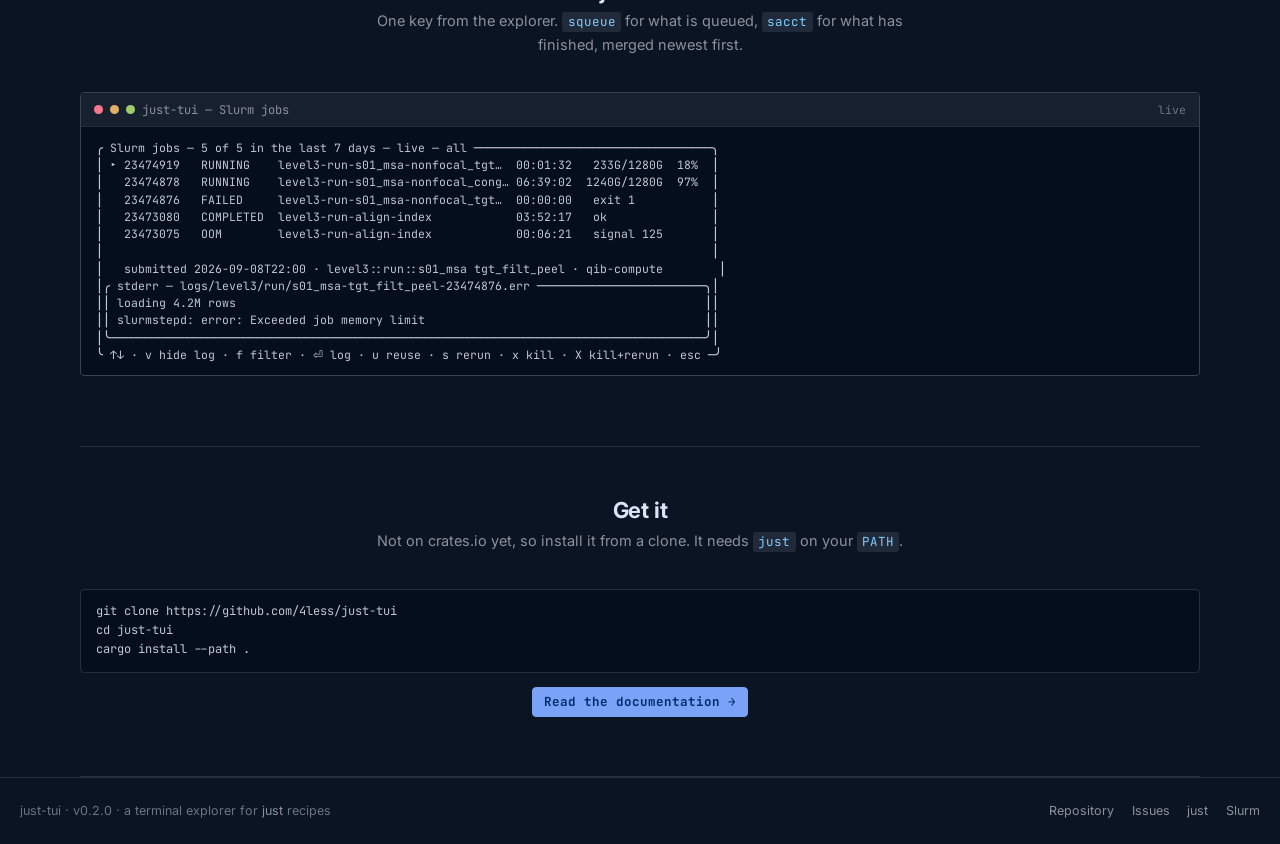
==== commit 3583fe3e: "Match the mock's density, and set the documentation in Inter I had the mock's own markup and rebuilt" ====
--- a/docs/index.html
+++ b/docs/index.html
@@ -35,7 +35,7 @@
 
 <div class="wrap">
 
-<section class="section">
+<section class="section tight">
   <div class="term"><div class="chrome"><span class="dot" style="background:#f7768e"></span><span class="dot" style="background:#e0af68"></span><span class="dot" style="background:#9ece6a"></span><span>just-tui — the explorer</span><span class="right">15 recipes</span></div><pre><code>just  ~/git/4less/just-tui/justfile                16 recipes  1 module  2 global  ? help
 ╭ Explorer (15) ────────────────╮╭ Documentation ───────────────────────────────────────╮
 │▾ just-tui/                    ││ log n=&quot;15&quot;                                           │
--- a/docs/style.css
+++ b/docs/style.css
@@ -32,8 +32,9 @@
   --mono: "JetBrains Mono", ui-monospace, SFMono-Regular, Menlo, monospace;
   --sans: Inter, ui-sans-serif, system-ui, -apple-system, sans-serif;
 
-  --r: 6px;
-  --r-sm: 4px;
+  --r: 4px;
+  --r-sm: 2px;
+  --r-lg: 8px;
 }
 
 * { box-sizing: border-box; }
@@ -43,7 +44,7 @@
   margin: 0;
   background: var(--canvas);
   color: var(--fg-body);
-  font: 400 15px/1.7 var(--sans);
+  font: 400 14.5px/1.62 var(--sans);
   -webkit-font-smoothing: antialiased;
 }
 
@@ -114,7 +115,7 @@
 }
 .hero .badge { margin: 0 auto 1.5rem; }
 .hero h1 {
-  font: 700 clamp(28px, 4.6vw, 46px)/1.18 var(--mono);
+  font: 700 clamp(26px, 4.2vw, 42px)/1.2 var(--mono);
   letter-spacing: -0.02em; color: var(--fg);
   margin: 0 auto 1.25rem; max-width: 20ch;
 }
@@ -126,19 +127,24 @@
 .hero .actions { display: flex; gap: 0.75rem; justify-content: center; flex-wrap: wrap; }
 
 .wrap { max-width: 1160px; margin: 0 auto; padding: 0 1.25rem; }
-.section { padding: 3.5rem 0; border-bottom: 1px solid var(--outline-soft); }
-.section > h2 { text-align: center; margin-top: 0; border: 0; padding: 0; }
+.section { padding: 3rem 0; border-bottom: 1px solid var(--outline-soft); }
+.section.tight { padding: 2rem 0; }
+.section > h2 { display: block; text-align: center; margin-top: 0; border: 0; padding: 0; font-size: 22px; }
+.section > h2::before { content: none; }
 .section > .sub { text-align: center; color: var(--fg-dim); margin: -0.5rem auto 2.25rem; max-width: 60ch; }
 
 /* ================================================================= shell == */
 
 .shell {
   display: grid;
-  grid-template-columns: 236px minmax(0, 1fr) 232px;
-  gap: 2.5rem;
-  max-width: 1400px; margin: 0 auto;
-  padding: 1.5rem 1.25rem 4rem;
-}
+  grid-template-columns: 232px minmax(0, 1fr) 272px;
+  gap: 2rem;
+  max-width: 1280px; margin: 0 auto;
+  padding: 1.25rem 1.25rem 4rem;
+}
+/* Prose stops being readable long before the column runs out. */
+main > * { max-width: 640px; }
+main > .term, main > table, main > pre { max-width: 640px; }
 
 .crumbbar {
   display: flex; align-items: center; gap: 0.75rem;
@@ -155,21 +161,21 @@
 .sidebar { max-height: calc(100vh - 6rem); overflow-y: auto; }
 
 .sidebar h2, .rail h2 {
-  display: flex; align-items: center; gap: 0.4rem;
+  display: flex; align-items: center; gap: 0.35rem;
   font: 600 10.5px/1.4 var(--sans);
   letter-spacing: 0.09em; text-transform: uppercase;
   color: var(--fg-faint);
-  margin: 1.6rem 0 0.6rem; padding: 0; border: 0;
+  margin: 1.4rem 0 0.5rem; padding: 0; border: 0;
 }
 .sidebar h2::before, .rail h2::before {
-  content: ""; width: 10px; height: 1px; background: var(--outline);
+  content: "⌐"; font-family: var(--mono); font-weight: 400; color: var(--outline);
 }
 .sidebar h2:first-child { margin-top: 0; }
 
 .sidebar ul { list-style: none; margin: 0; padding-left: 0.45rem; border-left: 1px solid var(--outline-soft); }
 .sidebar a {
-  display: block; padding: 0.3rem 0.6rem; margin-left: -1px;
-  color: var(--fg-dim); font-size: 13.5px; border-radius: var(--r-sm);
+  display: block; padding: 0.22rem 0.55rem; margin-left: -1px;
+  color: var(--fg-dim); font-size: 13px; border-radius: var(--r-sm);
 }
 .sidebar a:hover { color: var(--fg); background: var(--surface); text-decoration: none; }
 .sidebar a[aria-current] {
@@ -183,8 +189,8 @@
 }
 .rail .box h2 { margin: 0 0 0.6rem; }
 .rail ul { list-style: none; margin: 0; padding: 0; }
-.rail li { margin: 0.3rem 0; }
-.rail a { color: var(--fg-dim); font-size: 13px; }
+.rail li { margin: 0.22rem 0; }
+.rail a { color: var(--fg-dim); font-size: 12.5px; }
 .rail a:hover { color: var(--primary); text-decoration: none; }
 
 /* ================================================================= prose == */
@@ -202,19 +208,25 @@
 .badge::before { content: "●"; font-size: 8px; }
 
 h1 {
-  font: 700 32px/1.25 var(--mono); letter-spacing: -0.02em;
-  color: var(--fg); margin: 0 0 1.1rem;
+  font: 700 27px/1.28 var(--sans); letter-spacing: -0.02em;
+  color: var(--fg); margin: 0 0 0.85rem;
 }
 h2 {
-  display: flex; align-items: baseline; gap: 0.6rem;
-  font: 700 18px/1.4 var(--mono); color: var(--fg);
-  margin: 3rem 0 0.9rem; padding-top: 1.25rem;
+  display: flex; align-items: baseline; gap: 0.55rem;
+  font: 700 17px/1.4 var(--sans); letter-spacing: -0.01em; color: var(--fg);
+  margin: 2.2rem 0 0.7rem; padding-top: 1rem;
   border-top: 1px solid var(--outline-soft);
 }
-h3 { font: 700 15px/1.5 var(--mono); color: var(--sky); margin: 1.9rem 0 0.5rem; }
-
-p { margin: 0.9rem 0; }
-p.lead { font-size: 16.5px; color: var(--fg-dim); }
+/* The design marks a section with a box-drawing corner rather than a rule. */
+h2::before { content: "⌐"; color: var(--outline); font-weight: 400; font-family: var(--mono); }
+h2 .tag {
+  margin-left: auto; font: 600 10.5px/1.6 var(--sans);
+  letter-spacing: 0.09em; text-transform: uppercase; color: var(--fg-faint);
+}
+h3 { font: 700 14.5px/1.5 var(--sans); color: var(--sky); margin: 1.5rem 0 0.4rem; }
+
+p { margin: 0.7rem 0; }
+p.lead { font-size: 15.5px; color: var(--fg-dim); }
 
 ul.prose, ol.prose { padding-left: 1.3rem; margin: 0.9rem 0; }
 ul.prose li, ol.prose li { margin: 0.4rem 0; }
@@ -225,9 +237,9 @@
 
 pre {
   background: #050e1d; border: 1px solid var(--outline-soft);
-  border-radius: var(--r); padding: 0.9rem 1.05rem;
-  overflow-x: auto; margin: 1.1rem 0;
-  font-size: 12.5px; line-height: 1.7;
+  border-radius: var(--r); padding: 0.75rem 0.95rem;
+  overflow-x: auto; margin: 0.9rem 0;
+  font-size: 12px; line-height: 1.6;
 }
 pre code { color: var(--fg-body); }
 
@@ -243,11 +255,11 @@
 }
 
 table {
-  width: 100%; border-collapse: collapse; margin: 1.1rem 0;
-  font-size: 13.5px; font-variant-numeric: tabular-nums;
+  width: 100%; border-collapse: collapse; margin: 0.9rem 0;
+  font-size: 13px; font-variant-numeric: tabular-nums;
   border: 1px solid var(--outline-soft); border-radius: var(--r); overflow: hidden;
 }
-th, td { text-align: left; padding: 0.6rem 0.85rem; border-bottom: 1px solid var(--outline-soft); vertical-align: top; }
+th, td { text-align: left; padding: 0.5rem 0.75rem; border-bottom: 1px solid var(--outline-soft); vertical-align: top; }
 th {
   font: 600 10.5px/1.5 var(--sans); letter-spacing: 0.09em; text-transform: uppercase;
   color: var(--fg-faint); background: var(--surface-high);
@@ -259,14 +271,14 @@
 /* A bordered block with a header strip, as the design uses for asides. */
 .panel {
   border: 1px solid var(--outline-soft); border-radius: var(--r);
-  background: var(--surface); margin: 1.4rem 0; overflow: hidden;
+  background: var(--surface); margin: 1.1rem 0; overflow: hidden;
 }
 .panel > header {
   display: flex; align-items: center; gap: 0.5rem;
   padding: 0.55rem 0.95rem; background: var(--surface-high);
   border-bottom: 1px solid var(--outline-soft);
 }
-.panel > header b { font: 700 13.5px/1.5 var(--mono); color: var(--fg); }
+.panel > header b { font: 700 13px/1.5 var(--sans); color: var(--fg); }
 .panel > header .tag {
   margin-left: auto; font: 600 10.5px/1.4 var(--sans);
   letter-spacing: 0.09em; text-transform: uppercase; color: var(--fg-faint);
@@ -278,7 +290,7 @@
 .note {
   border: 1px solid var(--outline-soft); border-left: 3px solid var(--primary);
   background: var(--surface); border-radius: var(--r);
-  padding: 0.8rem 1rem; margin: 1.4rem 0;
+  padding: 0.7rem 0.9rem; margin: 1.1rem 0;
 }
 .note.warn { border-left-color: var(--amber); }
 .note.snag { border-left-color: var(--coral); }
@@ -299,8 +311,8 @@
   border-radius: var(--r); padding: 1.1rem 1.15rem;
 }
 .card:hover { border-color: var(--outline); }
-.card h3 { margin: 0 0 0.4rem; color: var(--fg); }
-.card p { margin: 0; color: var(--fg-dim); font-size: 14px; }
+.card h3 { margin: 0 0 0.35rem; color: var(--fg); font-size: 14px; }
+.card p { margin: 0; color: var(--fg-dim); font-size: 13.5px; }
 .card .num {
   display: inline-block; margin-bottom: 0.6rem;
   font: 700 11px/1.6 var(--mono); color: var(--primary);
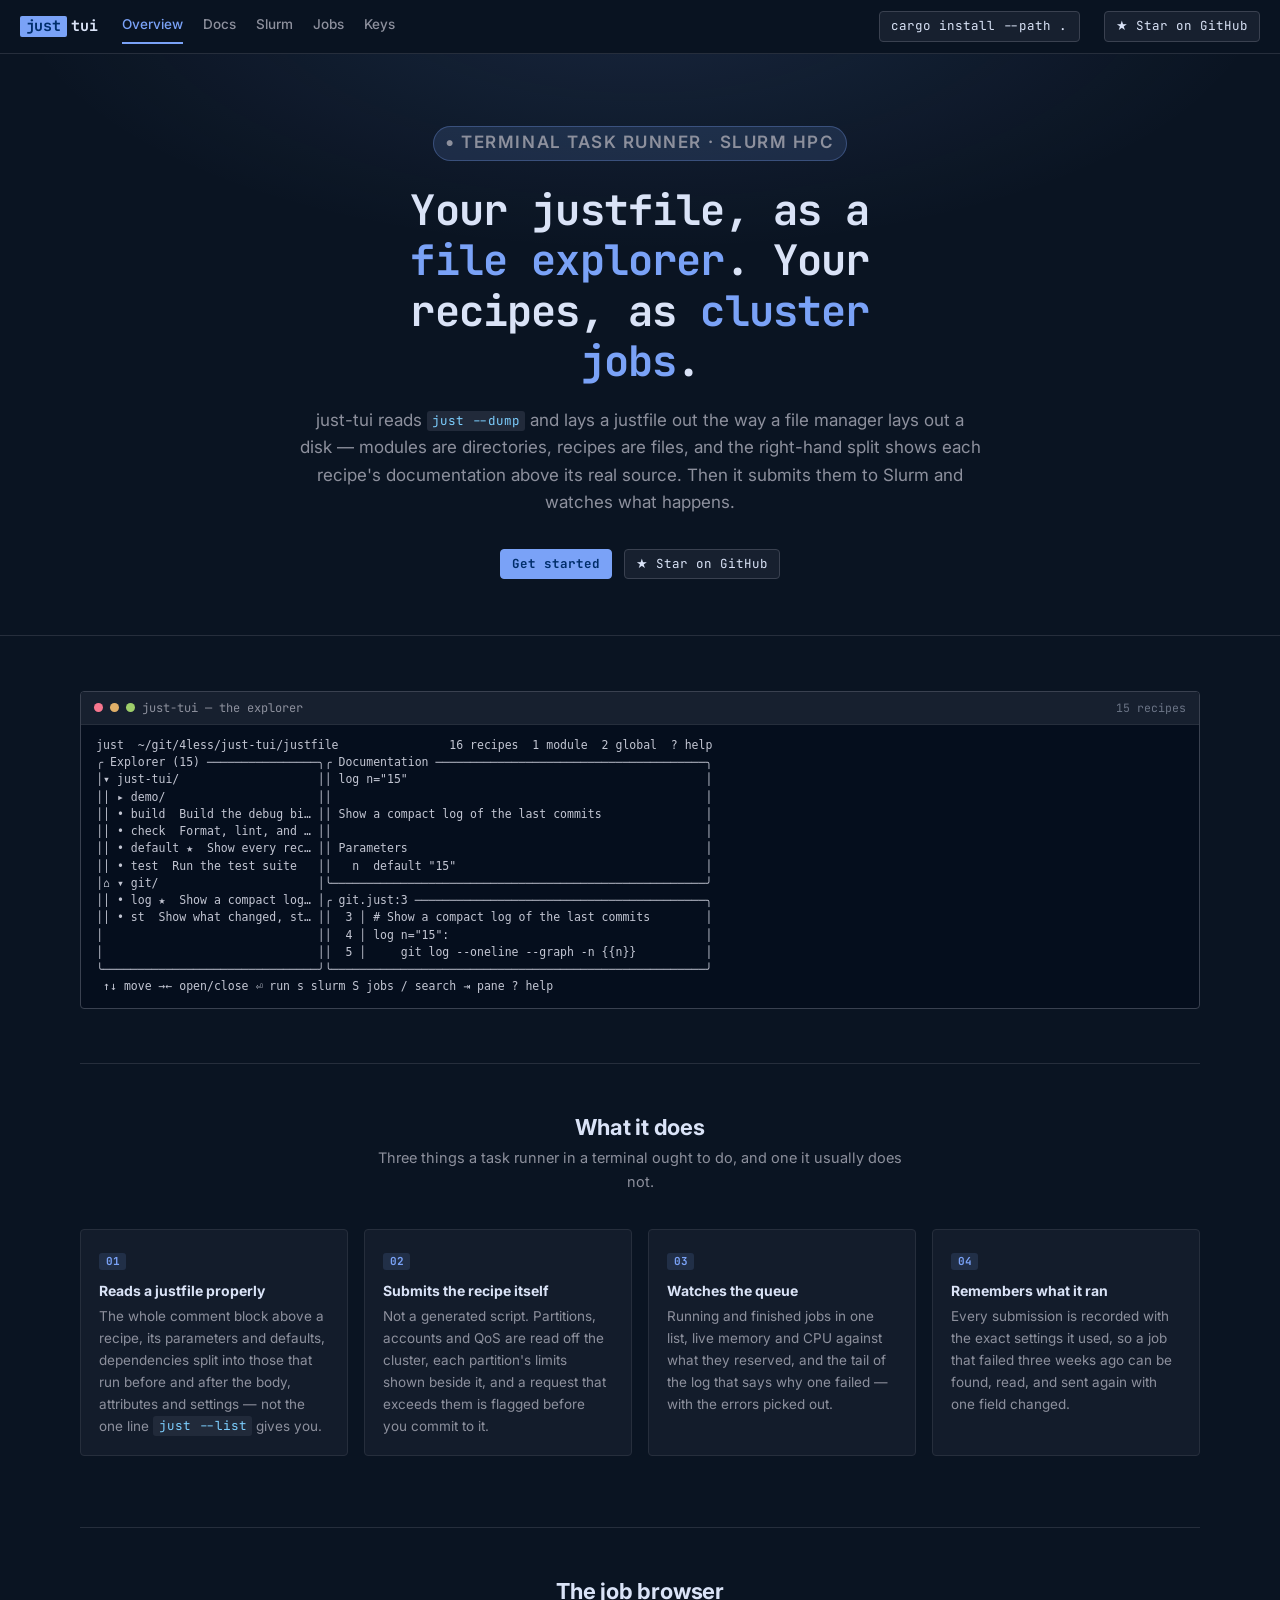
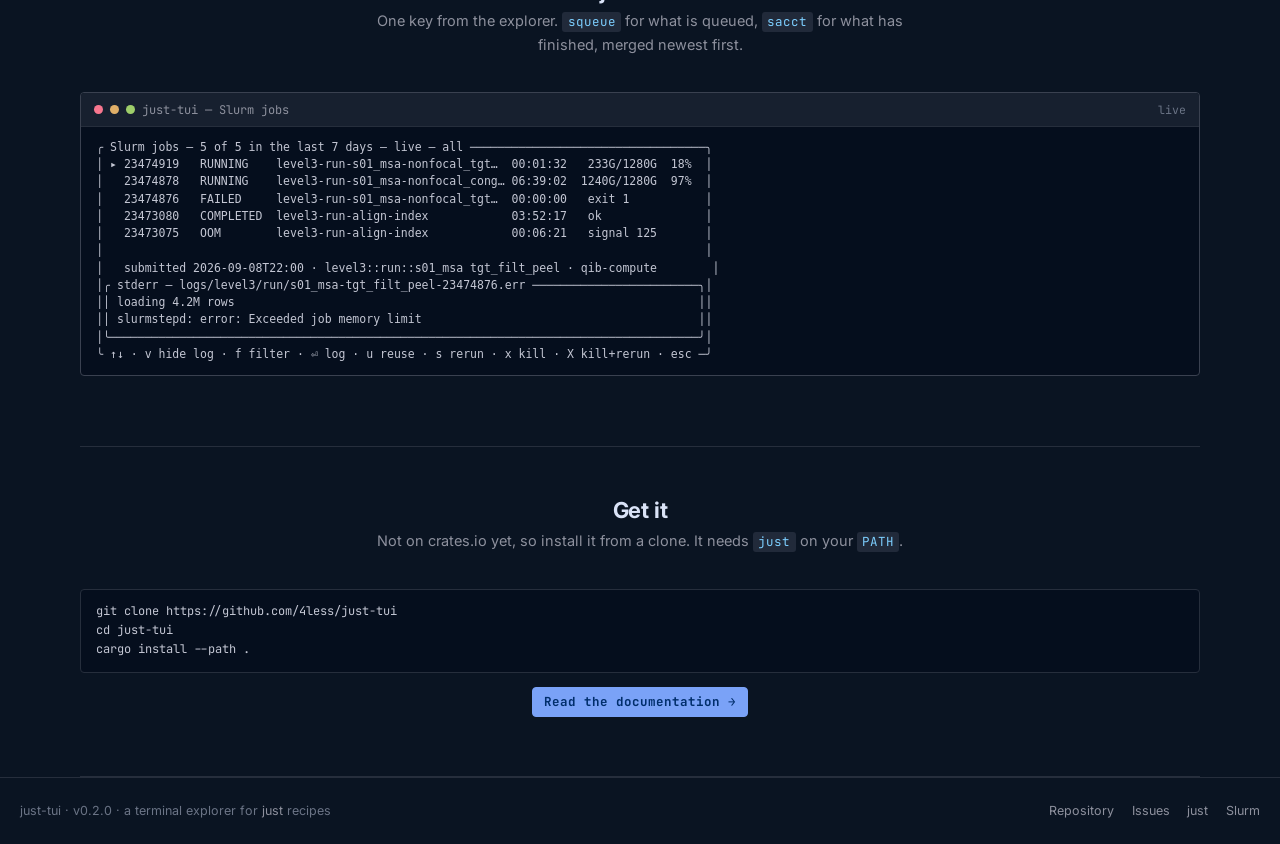
==== commit 87a50713: "Make the site work on a phone, and fix the terminal art alignment Three things, all visible only on " ====
--- a/docs/index.html
+++ b/docs/index.html
@@ -15,8 +15,7 @@
   <a class="brand" href="index.html"><span class="just">just</span><span class="tui">tui</span></a>
   <nav class="topnav"><a href="index.html" aria-current="page">Overview</a><a href="docs.html">Docs</a><a href="slurm.html">Slurm</a><a href="jobs.html">Jobs</a><a href="keys.html">Keys</a></nav>
   <span class="spacer"></span>
-  <span class="searchbox">search<span class="k">Ctrl K</span></span>
-  <a class="btn" href="docs.html#install">cargo install --path .</a>
+  <a class="btn install" href="docs.html#install">cargo install --path .</a>
   <a class="btn" href="https://github.com/4less/just-tui">★ Star on GitHub</a>
 </header>
 
--- a/docs/style.css
+++ b/docs/style.css
@@ -30,6 +30,13 @@
   --coral: #f7768e;
 
   --mono: "JetBrains Mono", ui-monospace, SFMono-Regular, Menlo, monospace;
+  /* Terminal art must come out of ONE font or the columns do not line up.
+     Google Fonts serves JetBrains Mono in a latin subset that stops short of
+     the box-drawing block (U+2500-257F), so ╭ ─ │ fall back to whatever the
+     system offers while the letters beside them do not — and the frames skew.
+     These faces all carry box drawing at the same advance width. */
+  --term: ui-monospace, "DejaVu Sans Mono", "Liberation Mono", "Noto Sans Mono",
+          Menlo, Consolas, "Courier New", monospace;
   --sans: Inter, ui-sans-serif, system-ui, -apple-system, sans-serif;
 
   --r: 4px;
@@ -38,6 +45,13 @@
 }
 
 * { box-sizing: border-box; }
+
+::-webkit-scrollbar { width: 8px; height: 8px; }
+::-webkit-scrollbar-track { background: var(--canvas); }
+::-webkit-scrollbar-thumb { background: var(--selection); border-radius: 2px; }
+::-webkit-scrollbar-thumb:hover { background: var(--outline); }
+pre::-webkit-scrollbar-track, .term pre::-webkit-scrollbar-track { background: #050e1d; }
+* { scrollbar-width: thin; scrollbar-color: var(--selection) transparent; }
 html { scroll-behavior: smooth; scroll-padding-top: 6rem; }
 
 body {
@@ -78,19 +92,6 @@
 
 .topbar .spacer { flex: 1; }
 
-.searchbox {
-  display: flex; align-items: center; gap: 0.5rem;
-  min-width: 230px; padding: 0.35rem 0.6rem;
-  background: var(--surface-high);
-  border: 1px solid var(--outline); border-radius: var(--r);
-  color: var(--fg-faint); font-size: 13px;
-}
-.searchbox .k {
-  margin-left: auto; padding: 0 0.3rem;
-  border: 1px solid var(--outline); border-radius: 3px;
-  font: 500 11px/1.5 var(--mono); color: var(--fg-dim);
-}
-
 .btn {
   display: inline-flex; align-items: center; gap: 0.4rem;
   padding: 0.38rem 0.7rem;
@@ -198,7 +199,8 @@
 main { min-width: 0; }
 
 .badge {
-  display: inline-flex; align-items: center; gap: 0.45rem;
+  display: inline-flex; align-items: center; justify-content: center; gap: 0.45rem;
+  text-align: center;
   padding: 0.3rem 0.7rem; margin-bottom: 1.1rem;
   background: var(--primary-soft); border: 1px solid rgba(122, 162, 247, 0.3);
   border-radius: 999px;
@@ -332,6 +334,11 @@
 }
 .term .dot { width: 9px; height: 9px; border-radius: 50%; }
 .term .chrome .right { margin-left: auto; color: var(--fg-faint); font-size: 11.5px; }
+.term pre, .term code {
+  font-family: var(--term);
+  font-variant-ligatures: none;
+  font-feature-settings: "liga" 0, "calt" 0;
+}
 .term pre { border: 0; margin: 0; border-radius: 0; background: transparent; font-size: 11.5px; line-height: 1.5; }
 
 .pager { display: flex; gap: 1rem; margin-top: 3.5rem; }
@@ -358,12 +365,122 @@
 footer a { color: var(--fg-dim); }
 footer .links { display: flex; gap: 1.1rem; flex-wrap: wrap; }
 
+.sidebar-label { display: none; }
+
+/* ------------------------------------------------- contents, while reading */
+
+/* On a wide screen the sidebar is sticky and always in view. Once it drops
+   below the article this takes over: a button that stays put, opening the
+   same contents without scrolling back to the top. No script — a <details>
+   does it. */
+.quicknav { display: none; }
+
+@media (max-width: 860px) {
+  .quicknav {
+    display: block; position: fixed; z-index: 40;
+    right: 0.9rem; bottom: 0.9rem;
+  }
+  .quicknav summary {
+    list-style: none; cursor: pointer;
+    display: inline-flex; align-items: center; gap: 0.45rem;
+    padding: 0.6rem 0.95rem;
+    background: var(--primary); color: #002e6b;
+    border-radius: 999px; box-shadow: 0 6px 20px rgba(0, 0, 0, 0.45);
+    font: 700 13px/1 var(--sans);
+  }
+  .quicknav summary::-webkit-details-marker { display: none; }
+  .quicknav summary .bars { font-size: 15px; line-height: 1; }
+  .quicknav[open] summary { background: var(--surface-highest); color: var(--fg); }
+
+  .quicknav nav {
+    position: absolute; right: 0; bottom: 3.2rem;
+    width: min(78vw, 290px); max-height: 62vh; overflow-y: auto;
+    padding: 0.4rem 0.9rem 0.9rem;
+    background: var(--surface); border: 1px solid var(--outline);
+    border-radius: var(--r-lg); box-shadow: 0 12px 32px rgba(0, 0, 0, 0.55);
+  }
+  .quicknav nav h2 {
+    display: flex; align-items: center; gap: 0.35rem;
+    font: 600 10.5px/1.4 var(--sans); letter-spacing: 0.09em; text-transform: uppercase;
+    color: var(--fg-faint); margin: 1rem 0 0.4rem; padding: 0; border: 0;
+  }
+  .quicknav nav h2::before { content: "⌐"; font-family: var(--mono); color: var(--outline); }
+  .quicknav nav ul { list-style: none; margin: 0; padding-left: 0.45rem; border-left: 1px solid var(--outline-soft); }
+  .quicknav nav a { display: block; padding: 0.3rem 0.55rem; color: var(--fg-dim); font-size: 13.5px; border-radius: var(--r-sm); }
+  .quicknav nav a[aria-current] { color: var(--fg); background: var(--selection); font-weight: 600; box-shadow: inset 2px 0 0 var(--primary); }
+}
+
+/* ================================================================ narrow == */
+
 @media (max-width: 1180px) {
-  .shell { grid-template-columns: 220px minmax(0, 1fr); }
+  .shell { grid-template-columns: 208px minmax(0, 1fr); gap: 1.75rem; }
   .rail { display: none; }
 }
+
+/* Below this the three columns cannot all earn their space. The page becomes
+   one column: content first, then the full contents list under it, with the
+   top bar carrying the section links so navigation is still one tap away. */
 @media (max-width: 860px) {
-  .shell { grid-template-columns: 1fr; }
-  .sidebar { position: static; max-height: none; }
-  .topnav, .searchbox { display: none; }
-}
+  /* The bar has to wrap, or the links run off the right-hand edge. */
+  .topbar { flex-wrap: wrap; gap: 0.6rem 0.75rem; padding: 0.55rem 0.9rem; }
+  .topbar .spacer { flex: 1; }
+  .btn.install { display: none; }
+  .topnav {
+    order: 3; width: 100%; margin-top: 0.1rem;
+    gap: 0.9rem; overflow-x: auto; padding-bottom: 0.15rem;
+    scrollbar-width: none;
+  }
+  .topnav::-webkit-scrollbar { display: none; }
+  .topnav a { white-space: nowrap; }
+
+  .crumbbar { padding: 0.45rem 0.9rem; }
+
+  .shell {
+    grid-template-columns: minmax(0, 1fr);
+    gap: 2rem; padding: 1rem 0.9rem 3rem;
+  }
+  main { order: 1; }
+  main > * { max-width: none; }
+  .sidebar {
+    order: 2; position: static; max-height: none;
+    border-top: 1px solid var(--outline-soft); padding-top: 1.25rem;
+  }
+  .sidebar-label {
+    display: block; margin: 0 0 0.25rem;
+    font: 700 15px/1.4 var(--sans); color: var(--fg);
+  }
+  /* Two columns of links: the full contents is long on a phone. */
+  .sidebar nav, .sidebar > h2 { break-inside: avoid; }
+
+  .hero { padding: 3rem 0.9rem 2.5rem; }
+  .hero p { font-size: 15.5px; }
+  .wrap { padding: 0 0.9rem; }
+  .section { padding: 2.25rem 0; }
+
+  .pager { flex-direction: column; }
+  .pager .next { text-align: left; }
+
+  footer .inner { flex-direction: column; gap: 0.6rem; }
+}
+
+/* A table of keys is wider than a phone; let it scroll rather than squeeze. */
+@media (max-width: 700px) {
+  main table { display: block; overflow-x: auto; white-space: nowrap; }
+  main table td, main table th { white-space: nowrap; }
+  .term pre, pre { font-size: 11px; }
+}
+
+@media (max-width: 480px) {
+  /* Wrapped onto two lines the leading dot no longer reads as a marker. */
+  .badge { font-size: 10px; letter-spacing: 0.07em; }
+  .badge::before { content: none; }
+}
+
+@media (max-width: 420px) {
+  body { font-size: 14px; }
+  h1 { font-size: 23px; }
+  h2 { font-size: 16px; }
+  .cards { grid-template-columns: 1fr; }
+  .hero .actions { flex-direction: column; align-items: stretch; }
+  .hero .actions .btn { justify-content: center; }
+}
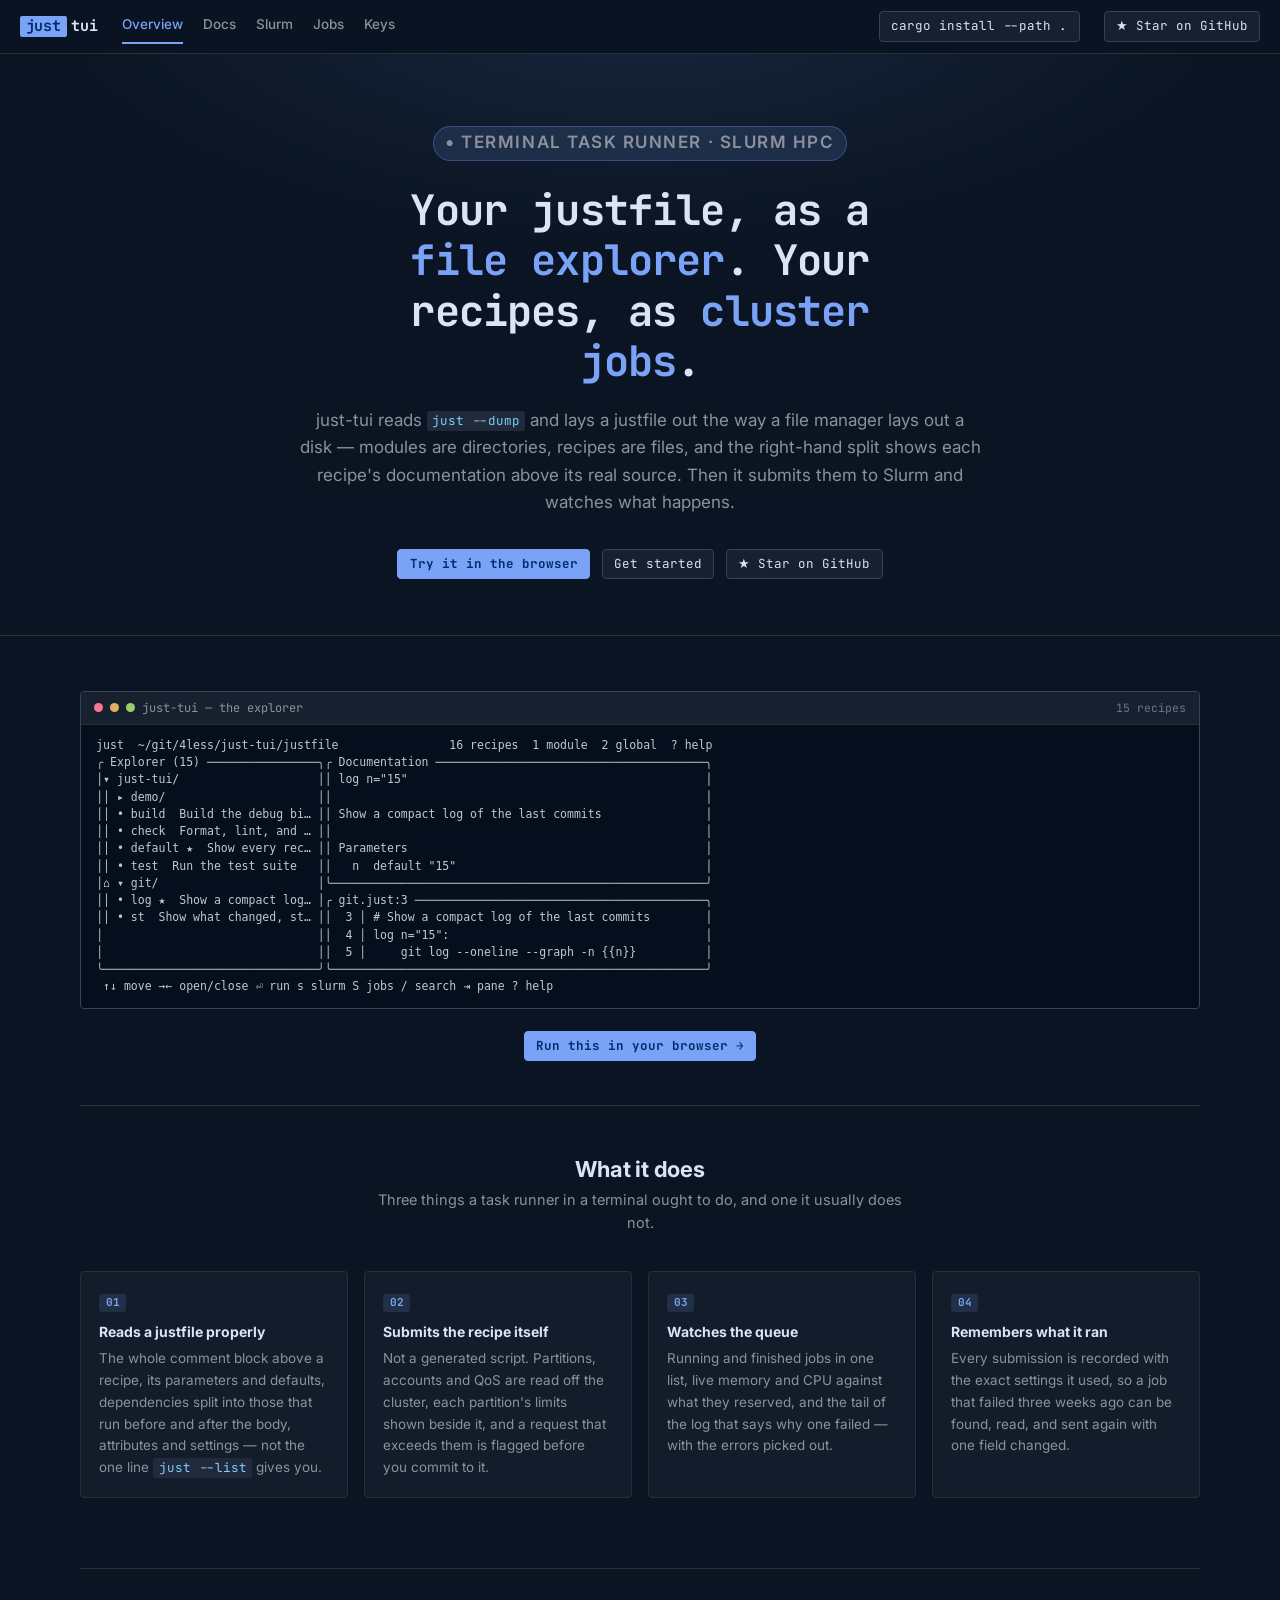
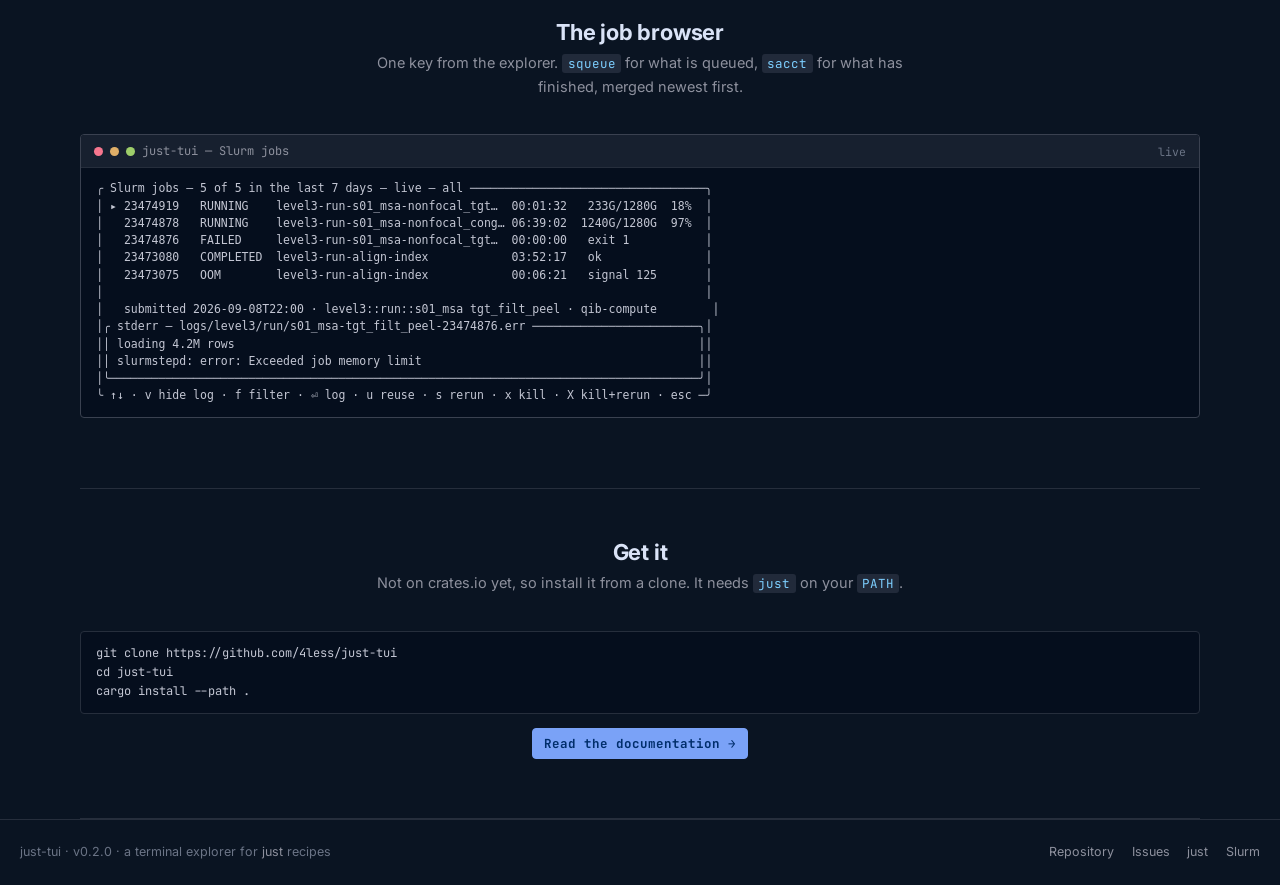
==== commit 17630b30: "Compile the interface to WebAssembly and run it in the documentation The same application, in a page" ====
--- a/docs/index.html
+++ b/docs/index.html
@@ -27,7 +27,8 @@
   recipe's documentation above its real source. Then it submits them to Slurm and watches what
   happens.</p>
   <div class="actions">
-    <a class="btn solid" href="docs.html#install">Get started</a>
+    <a class="btn solid" href="demo/">Try it in the browser</a>
+    <a class="btn" href="docs.html#install">Get started</a>
     <a class="btn" href="https://github.com/4less/just-tui">★ Star on GitHub</a>
   </div>
 </section>
@@ -50,6 +51,9 @@
 │                               ││  5 │     git log --oneline --graph -n {{n}}          │
 ╰───────────────────────────────╯╰──────────────────────────────────────────────────────╯
  ↑↓ move →← open/close ⏎ run s slurm S jobs / search ⇥ pane ? help</code></pre></div>
+  <p style="text-align:center;margin-top:1.25rem">
+    <a class="btn solid" href="demo/">Run this in your browser →</a>
+  </p>
 </section>
 
 <section class="section">
